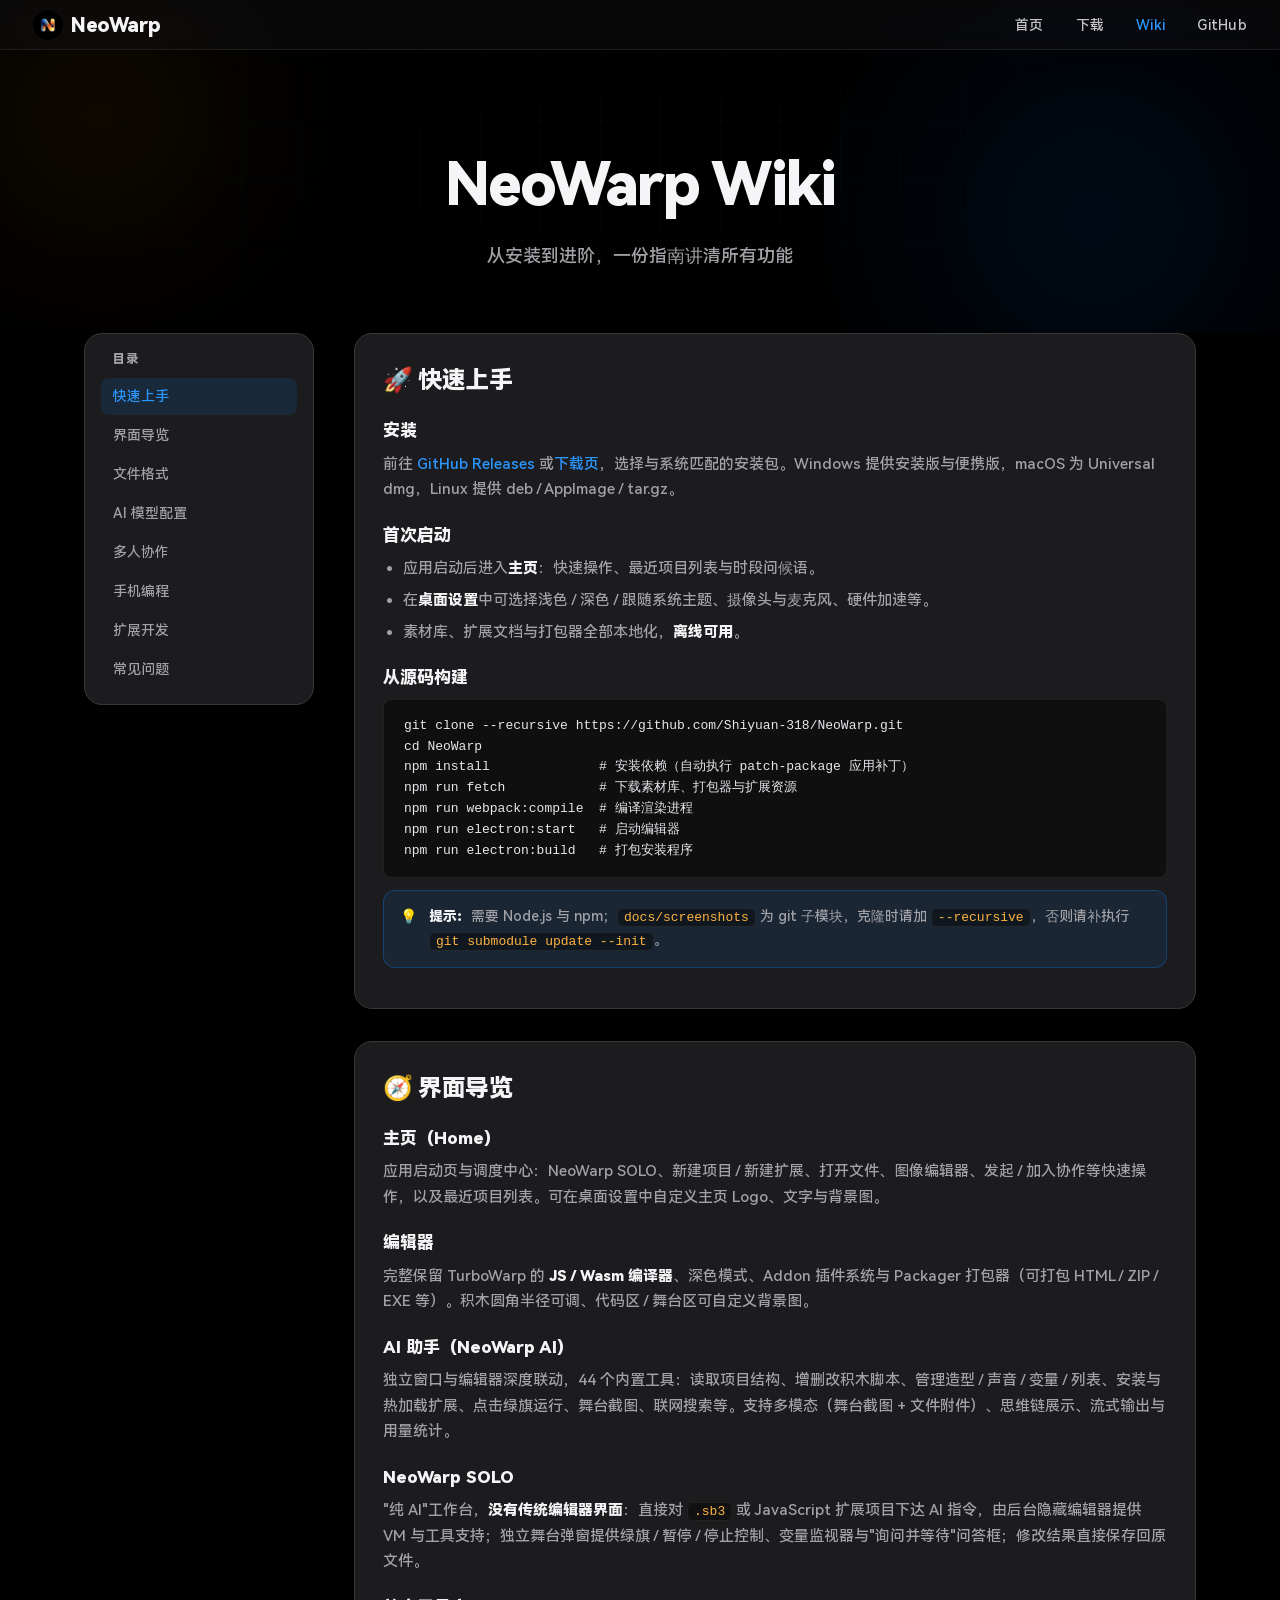
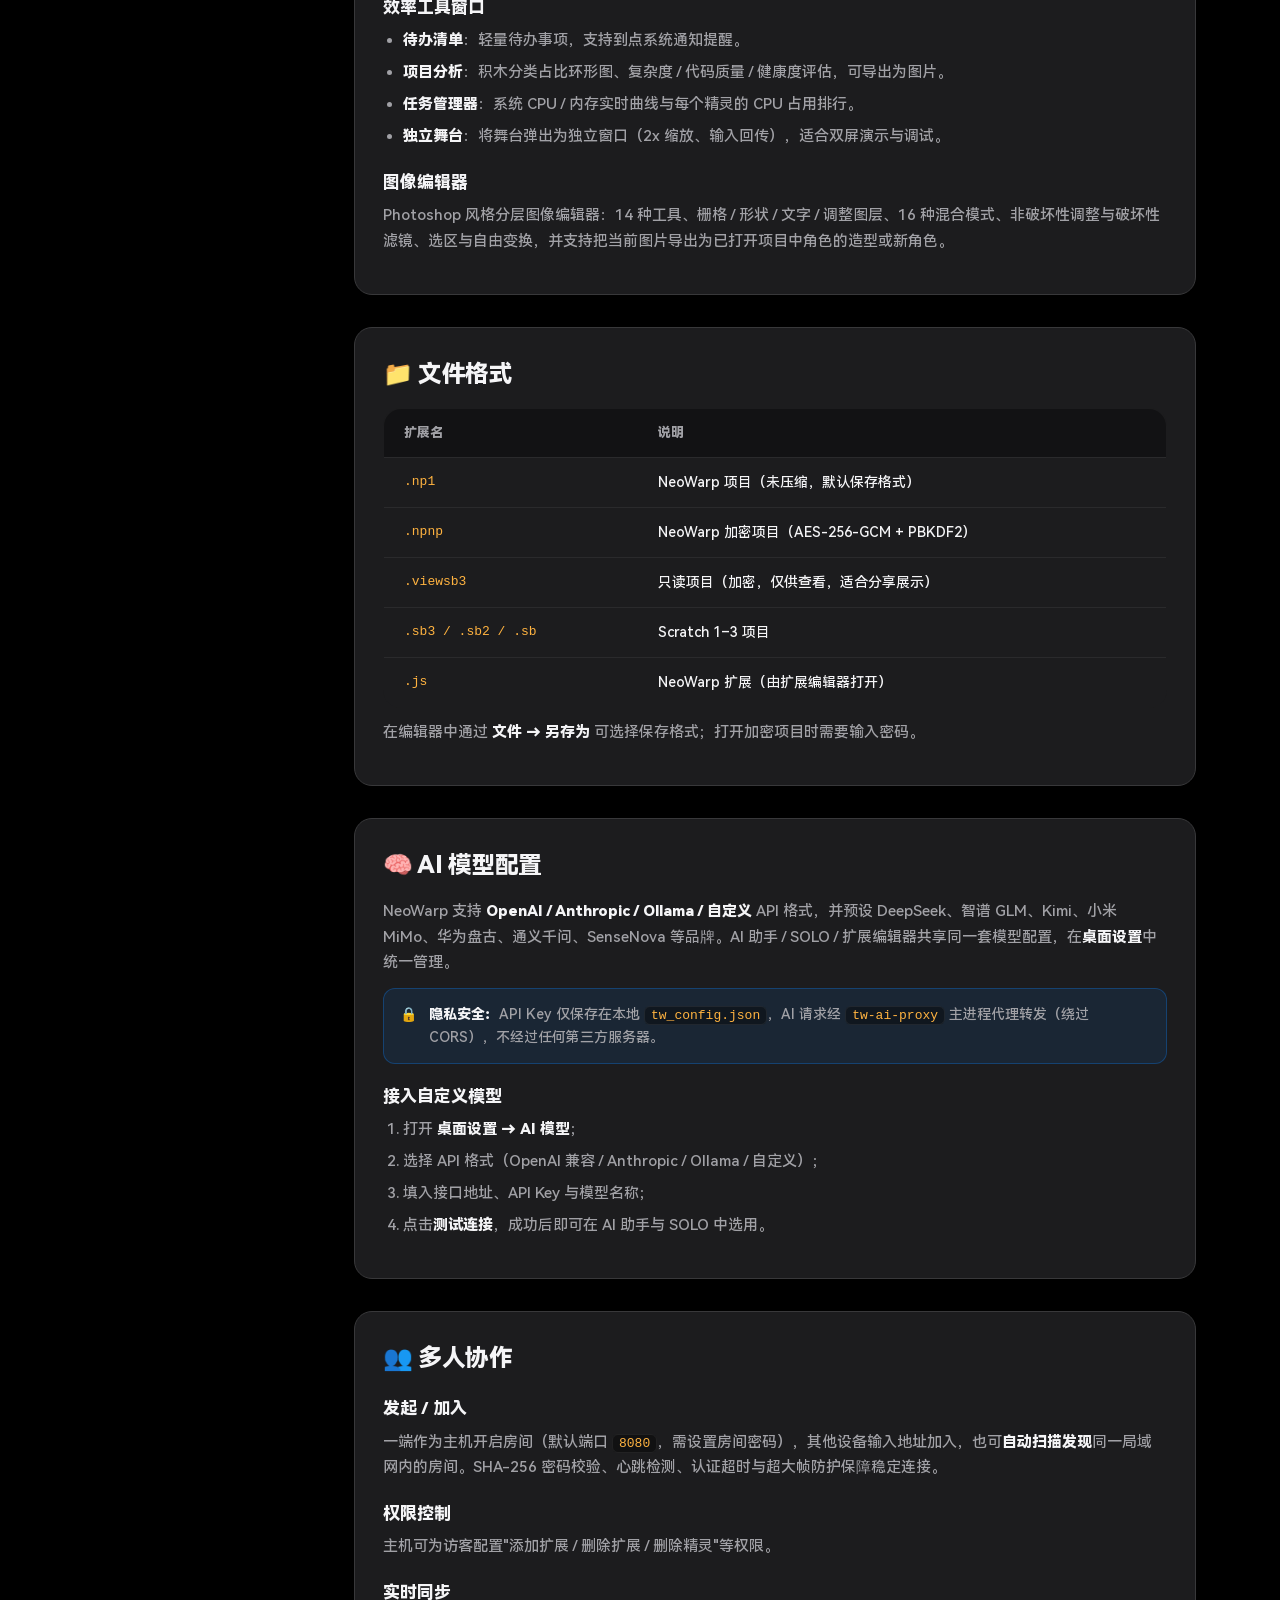
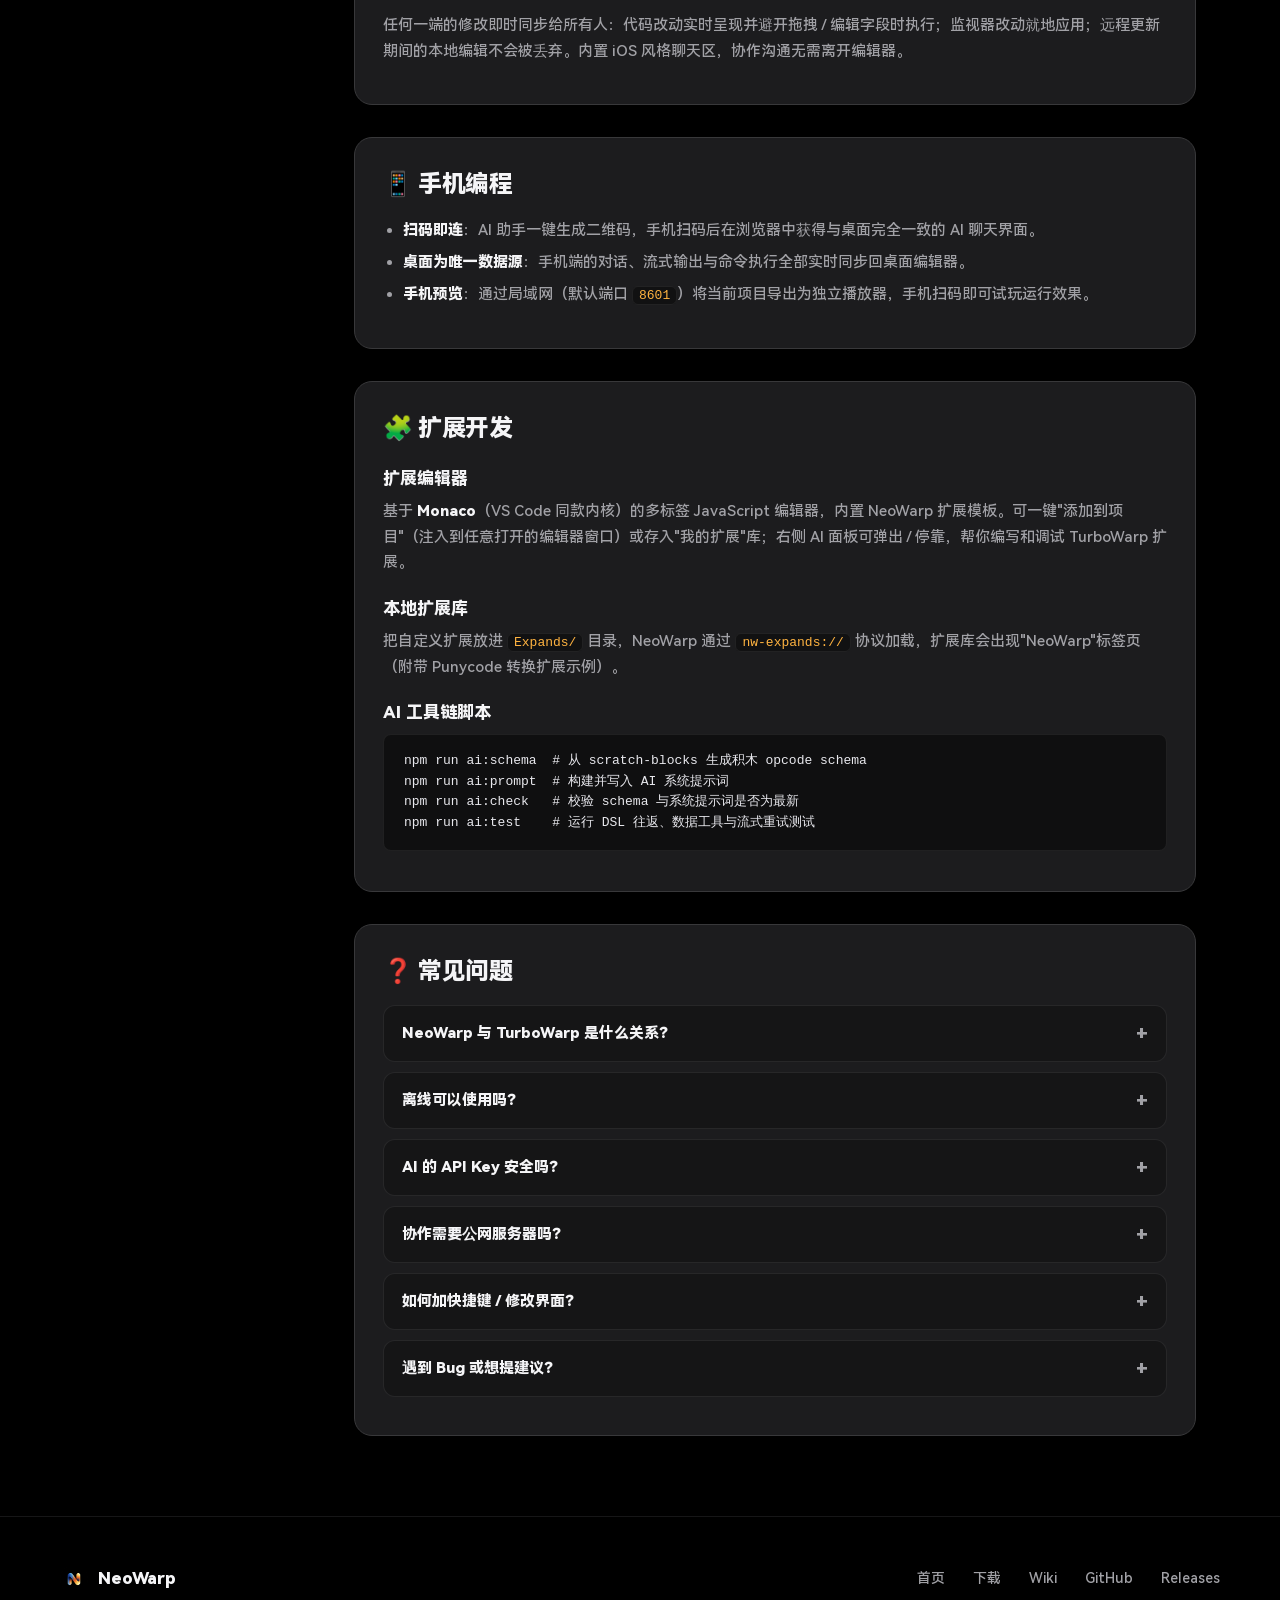
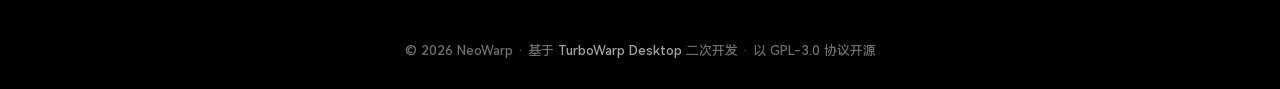
==== wiki.html @ 1e34c9e8 "Add NeoWarp website source (static pages)" ====
<!DOCTYPE html>
<html lang="zh-CN">
<head>
    <meta charset="UTF-8">
    <meta name="viewport" content="width=device-width, initial-scale=1.0">
    <title>Wiki - NeoWarp</title>
    <meta name="description" content="NeoWarp Wiki：快速上手、界面导览、文件格式、AI 模型配置、多人协作、手机编程与扩展开发指南。">
    <link rel="icon" type="image/png" href="assets/Logo.png">
    <link rel="stylesheet" href="css/style.css?v=20261025b">
    <link rel="preconnect" href="https://fonts.googleapis.com">
    <link rel="preconnect" href="https://fonts.gstatic.com" crossorigin>
    <link href="https://fonts.googleapis.com/css2?family=Inter:wght@300;400;500;600;700&display=swap" rel="stylesheet">
</head>
<body>
    <!-- Navigation -->
    <nav class="nav">
        <div class="nav-container">
            <a href="index.html" class="nav-logo"><img src="assets/Logo.png" alt="NeoWarp Logo" class="nav-logo-img"><span>NeoWarp</span></a>
            <ul class="nav-links">
                <li><a href="index.html">首页</a></li>
                <li><a href="download.html">下载</a></li>
                <li><a href="wiki.html">Wiki</a></li>
                <li><a href="https://github.com/Shiyuan-318/NeoWarp" target="_blank" rel="noopener">GitHub</a></li>
            </ul>
            <button class="nav-toggle" aria-label="菜单" aria-expanded="false">
                <span></span>
                <span></span>
                <span></span>
            </button>
            <div class="nav-page-title" id="navPageTitle">Wiki</div>
        </div>
    </nav>

    <!-- Hero -->
    <section class="page-hero">
        <div class="hero-bg-grid"></div>
        <div class="hero-orb hero-orb-1"></div>
        <div class="hero-orb hero-orb-2"></div>
        <h1 class="wiki-hero-title">NeoWarp Wiki</h1>
        <p class="page-hero-sub">从安装到进阶，一份指南讲清所有功能</p>
    </section>

    <!-- 正文 -->
    <div class="wiki-layout">
        <!-- 侧边目录 -->
        <aside class="wiki-toc">
            <div class="toc-title">目录</div>
            <a href="#get-started">快速上手</a>
            <a href="#tour">界面导览</a>
            <a href="#formats">文件格式</a>
            <a href="#ai-models">AI 模型配置</a>
            <a href="#collab">多人协作</a>
            <a href="#mobile">手机编程</a>
            <a href="#extensions">扩展开发</a>
            <a href="#faq">常见问题</a>
        </aside>

        <main class="wiki-content">
            <!-- 快速上手 -->
            <section class="wiki-card" id="get-started" data-animate>
                <h2>🚀 快速上手</h2>
                <h3>安装</h3>
                <p>前往 <a href="https://github.com/Shiyuan-318/NeoWarp/releases" target="_blank" rel="noopener">GitHub Releases</a> 或<a href="download.html">下载页</a>，选择与系统匹配的安装包。Windows 提供安装版与便携版，macOS 为 Universal dmg，Linux 提供 deb / AppImage / tar.gz。</p>
                <h3>首次启动</h3>
                <ul>
                    <li>应用启动后进入<strong>主页</strong>：快速操作、最近项目列表与时段问候语。</li>
                    <li>在<strong>桌面设置</strong>中可选择浅色 / 深色 / 跟随系统主题、摄像头与麦克风、硬件加速等。</li>
                    <li>素材库、扩展文档与打包器全部本地化，<strong>离线可用</strong>。</li>
                </ul>
                <h3>从源码构建</h3>
                <pre><code>git clone --recursive https://github.com/Shiyuan-318/NeoWarp.git
cd NeoWarp
npm install              # 安装依赖（自动执行 patch-package 应用补丁）
npm run fetch            # 下载素材库、打包器与扩展资源
npm run webpack:compile  # 编译渲染进程
npm run electron:start   # 启动编辑器
npm run electron:build   # 打包安装程序</code></pre>
                <div class="wiki-callout">💡 <span><strong>提示：</strong>需要 Node.js 与 npm；<code>docs/screenshots</code> 为 git 子模块，克隆时请加 <code>--recursive</code>，否则请补执行 <code>git submodule update --init</code>。</span></div>
            </section>

            <!-- 界面导览 -->
            <section class="wiki-card" id="tour" data-animate>
                <h2>🧭 界面导览</h2>
                <h3>主页（Home）</h3>
                <p>应用启动页与调度中心：NeoWarp SOLO、新建项目 / 新建扩展、打开文件、图像编辑器、发起 / 加入协作等快速操作，以及最近项目列表。可在桌面设置中自定义主页 Logo、文字与背景图。</p>
                <h3>编辑器</h3>
                <p>完整保留 TurboWarp 的 <strong>JS / Wasm 编译器</strong>、深色模式、Addon 插件系统与 Packager 打包器（可打包 HTML / ZIP / EXE 等）。积木圆角半径可调、代码区 / 舞台区可自定义背景图。</p>
                <h3>AI 助手（NeoWarp AI）</h3>
                <p>独立窗口与编辑器深度联动，44 个内置工具：读取项目结构、增删改积木脚本、管理造型 / 声音 / 变量 / 列表、安装与热加载扩展、点击绿旗运行、舞台截图、联网搜索等。支持多模态（舞台截图 + 文件附件）、思维链展示、流式输出与用量统计。</p>
                <h3>NeoWarp SOLO</h3>
                <p>"纯 AI"工作台，<strong>没有传统编辑器界面</strong>：直接对 <code>.sb3</code> 或 JavaScript 扩展项目下达 AI 指令，由后台隐藏编辑器提供 VM 与工具支持；独立舞台弹窗提供绿旗 / 暂停 / 停止控制、变量监视器与"询问并等待"问答框；修改结果直接保存回原文件。</p>
                <h3>效率工具窗口</h3>
                <ul>
                    <li><strong>待办清单</strong>：轻量待办事项，支持到点系统通知提醒。</li>
                    <li><strong>项目分析</strong>：积木分类占比环形图、复杂度 / 代码质量 / 健康度评估，可导出为图片。</li>
                    <li><strong>任务管理器</strong>：系统 CPU / 内存实时曲线与每个精灵的 CPU 占用排行。</li>
                    <li><strong>独立舞台</strong>：将舞台弹出为独立窗口（2x 缩放、输入回传），适合双屏演示与调试。</li>
                </ul>
                <h3>图像编辑器</h3>
                <p>Photoshop 风格分层图像编辑器：14 种工具、栅格 / 形状 / 文字 / 调整图层、16 种混合模式、非破坏性调整与破坏性滤镜、选区与自由变换，并支持把当前图片导出为已打开项目中角色的造型或新角色。</p>
            </section>

            <!-- 文件格式 -->
            <section class="wiki-card" id="formats" data-animate>
                <h2>📁 文件格式</h2>
                <table class="format-table">
                    <thead>
                        <tr><th>扩展名</th><th>说明</th></tr>
                    </thead>
                    <tbody>
                        <tr><td>.np1</td><td>NeoWarp 项目（未压缩，默认保存格式）</td></tr>
                        <tr><td>.npnp</td><td>NeoWarp 加密项目（AES-256-GCM + PBKDF2）</td></tr>
                        <tr><td>.viewsb3</td><td>只读项目（加密，仅供查看，适合分享展示）</td></tr>
                        <tr><td>.sb3 / .sb2 / .sb</td><td>Scratch 1–3 项目</td></tr>
                        <tr><td>.js</td><td>NeoWarp 扩展（由扩展编辑器打开）</td></tr>
                    </tbody>
                </table>
                <p style="margin-top:0.75rem;">在编辑器中通过 <strong>文件 → 另存为</strong> 可选择保存格式；打开加密项目时需要输入密码。</p>
            </section>

            <!-- AI 模型配置 -->
            <section class="wiki-card" id="ai-models" data-animate>
                <h2>🧠 AI 模型配置</h2>
                <p>NeoWarp 支持 <strong>OpenAI / Anthropic / Ollama / 自定义</strong> API 格式，并预设 DeepSeek、智谱 GLM、Kimi、小米 MiMo、华为盘古、通义千问、SenseNova 等品牌。AI 助手 / SOLO / 扩展编辑器共享同一套模型配置，在<strong>桌面设置</strong>中统一管理。</p>
                <div class="wiki-callout">🔒 <span><strong>隐私安全：</strong>API Key 仅保存在本地 <code>tw_config.json</code>，AI 请求经 <code>tw-ai-proxy</code> 主进程代理转发（绕过 CORS），不经过任何第三方服务器。</span></div>
                <h3>接入自定义模型</h3>
                <ol>
                    <li>打开 <strong>桌面设置 → AI 模型</strong>；</li>
                    <li>选择 API 格式（OpenAI 兼容 / Anthropic / Ollama / 自定义）；</li>
                    <li>填入接口地址、API Key 与模型名称；</li>
                    <li>点击<strong>测试连接</strong>，成功后即可在 AI 助手与 SOLO 中选用。</li>
                </ol>
            </section>

            <!-- 多人协作 -->
            <section class="wiki-card" id="collab" data-animate>
                <h2>👥 多人协作</h2>
                <h3>发起 / 加入</h3>
                <p>一端作为主机开启房间（默认端口 <code>8080</code>，需设置房间密码），其他设备输入地址加入，也可<strong>自动扫描发现</strong>同一局域网内的房间。SHA-256 密码校验、心跳检测、认证超时与超大帧防护保障稳定连接。</p>
                <h3>权限控制</h3>
                <p>主机可为访客配置"添加扩展 / 删除扩展 / 删除精灵"等权限。</p>
                <h3>实时同步</h3>
                <p>任何一端的修改即时同步给所有人：代码改动实时呈现并避开拖拽 / 编辑字段时执行；监视器改动就地应用；远程更新期间的本地编辑不会被丢弃。内置 iOS 风格聊天区，协作沟通无需离开编辑器。</p>
            </section>

            <!-- 手机编程 -->
            <section class="wiki-card" id="mobile" data-animate>
                <h2>📱 手机编程</h2>
                <ul>
                    <li><strong>扫码即连</strong>：AI 助手一键生成二维码，手机扫码后在浏览器中获得与桌面完全一致的 AI 聊天界面。</li>
                    <li><strong>桌面为唯一数据源</strong>：手机端的对话、流式输出与命令执行全部实时同步回桌面编辑器。</li>
                    <li><strong>手机预览</strong>：通过局域网（默认端口 <code>8601</code>）将当前项目导出为独立播放器，手机扫码即可试玩运行效果。</li>
                </ul>
            </section>

            <!-- 扩展开发 -->
            <section class="wiki-card" id="extensions" data-animate>
                <h2>🧩 扩展开发</h2>
                <h3>扩展编辑器</h3>
                <p>基于 <strong>Monaco</strong>（VS Code 同款内核）的多标签 JavaScript 编辑器，内置 NeoWarp 扩展模板。可一键"添加到项目"（注入到任意打开的编辑器窗口）或存入"我的扩展"库；右侧 AI 面板可弹出 / 停靠，帮你编写和调试 TurboWarp 扩展。</p>
                <h3>本地扩展库</h3>
                <p>把自定义扩展放进 <code>Expands/</code> 目录，NeoWarp 通过 <code>nw-expands://</code> 协议加载，扩展库会出现"NeoWarp"标签页（附带 Punycode 转换扩展示例）。</p>
                <h3>AI 工具链脚本</h3>
                <pre><code>npm run ai:schema  # 从 scratch-blocks 生成积木 opcode schema
npm run ai:prompt  # 构建并写入 AI 系统提示词
npm run ai:check   # 校验 schema 与系统提示词是否为最新
npm run ai:test    # 运行 DSL 往返、数据工具与流式重试测试</code></pre>
            </section>

            <!-- FAQ -->
            <section class="wiki-card" id="faq" data-animate>
                <h2>❓ 常见问题</h2>
                <details class="faq-item">
                    <summary>NeoWarp 与 TurboWarp 是什么关系？</summary>
                    <div class="faq-body">NeoWarp 基于 TurboWarp Desktop 二次开发，完整继承其 JS / Wasm 编译器、扩展生态、Addon 插件、Packager 与深色模式等能力，并在此之上增强了 AI 辅助创作、多人协作、工作流与视觉体验。请遵守上游的许可协议（GPL-3.0）。</div>
                </details>
                <details class="faq-item">
                    <summary>离线可以使用吗？</summary>
                    <div class="faq-body">可以。素材库（tw-library）、扩展文档、打包器与扩展画廊全部本地化内置，离线可用。仅 AI 联网搜索、更新检查等少数功能需要网络。</div>
                </details>
                <details class="faq-item">
                    <summary>AI 的 API Key 安全吗？</summary>
                    <div class="faq-body">API Key 仅保存在本地 <code>tw_config.json</code>，AI 请求经主进程 <code>tw-ai-proxy</code> 代理转发，密钥不出本机、不经过第三方服务器。</div>
                </details>
                <details class="faq-item">
                    <summary>协作需要公网服务器吗？</summary>
                    <div class="faq-body">不需要。协作由主机端直接开启房间（默认端口 8080），同一局域网内的设备可自动扫描发现；跨网段时需保证设备间网络可达。</div>
                </details>
                <details class="faq-item">
                    <summary>如何加快捷键 / 修改界面？</summary>
                    <div class="faq-body">在<strong>桌面设置</strong>中可调整主题、摄像头与麦克风、硬件加速、后台节流、绕过 CORS、拼写检查等；编辑器的积木圆角半径、代码区 / 舞台区背景图等视觉项也可在设置与 Addon 中自定义。</div>
                </details>
                <details class="faq-item">
                    <summary>遇到 Bug 或想提建议？</summary>
                    <div class="faq-body">欢迎在 <a href="https://github.com/Shiyuan-318/NeoWarp/issues" target="_blank" rel="noopener">GitHub Issues</a> 提交，或加入 QQ 交流群 <strong>517453896</strong> 与作者直接交流。</div>
                </details>
            </section>
        </main>
    </div>

    <!-- Footer -->
    <footer class="footer">
        <div class="footer-inner">
            <div class="footer-brand">
                <img src="assets/Logo.png" alt="NeoWarp Logo">
                <span>NeoWarp</span>
            </div>
            <div class="footer-links">
                <a href="index.html">首页</a>
                <a href="download.html">下载</a>
                <a href="wiki.html">Wiki</a>
                <a href="https://github.com/Shiyuan-318/NeoWarp" target="_blank" rel="noopener">GitHub</a>
                <a href="https://github.com/Shiyuan-318/NeoWarp/releases" target="_blank" rel="noopener">Releases</a>
            </div>
            <div class="footer-copy">
                © <span id="footerYear">2026</span> NeoWarp · 基于 <a href="https://github.com/TurboWarp/desktop" target="_blank" rel="noopener">TurboWarp Desktop</a> 二次开发 · 以 GPL-3.0 协议开源
            </div>
        </div>
    </footer>

    <script type="module" src="js/nav.js"></script>
    <script type="module" src="js/main.js"></script>
    <script type="module" src="js/wiki.js"></script>
</body>
</html>
---- css/style.css ----
/* ==========================================================================
   NeoWarp 官网样式
   导航栏完全复刻 SyServer 官网（液态玻璃：贴顶全宽条 ⇄ 悬浮胶囊形变）
   ========================================================================== */

/* 鸿蒙字体（官网自带，位于 font/ 目录） */
@font-face {
    font-family: 'HarmonyOS Sans SC';
    src: url('../font/HarmonyOS_Sans_SC_Medium.woff2') format('woff2'),
         url('../font/HarmonyOS_Sans_SC_Medium.ttf') format('truetype');
    font-weight: 300 500;
    font-style: normal;
    font-display: swap;
}

@font-face {
    font-family: 'HarmonyOS Sans SC';
    src: url('../font/HarmonyOS_Sans_SC_Black.woff2') format('woff2'),
         url('../font/HarmonyOS_Sans_SC_Black.ttf') format('truetype');
    font-weight: 600 900;
    font-style: normal;
    font-display: swap;
}

:root {
    /* Colors - Apple Style Dark */
    --color-primary: #0a84ff;
    --color-primary-hover: #409cff;
    --color-text: #f5f5f7;
    --color-text-secondary: #a1a1a6;
    --color-background: #000000;
    --color-background-secondary: #1c1c1e;
    --color-border: #38383a;
    --color-accent: #2997ff;

    /* NeoWarp 品牌色（取自 Logo：橙 / 蓝） */
    --nw-orange: #ff9f0a;
    --nw-orange-soft: #ffb340;
    --nw-blue: #0a84ff;

    /* Typography */
    --font-family: 'HarmonyOS Sans SC', 'HarmonyOS Sans', 'Inter', -apple-system, BlinkMacSystemFont, 'Segoe UI', Roboto, sans-serif;

    /* Spacing */
    --spacing-xs: 0.5rem;
    --spacing-sm: 1rem;
    --spacing-md: 1.5rem;
    --spacing-lg: 2rem;
    --spacing-xl: 3rem;
    --spacing-xxl: 5rem;

    /* Border Radius */
    --radius-sm: 8px;
    --radius-md: 12px;
    --radius-lg: 18px;
    --radius-xl: 28px;

    /* Transitions */
    --transition-fast: 0.2s ease;
    --transition-normal: 0.3s ease;
    --transition-slow: 0.5s ease;
}

/* Reset & Base */
* {
    margin: 0;
    padding: 0;
    box-sizing: border-box;
}

html {
    scroll-behavior: smooth;
}

body {
    font-family: var(--font-family);
    color: var(--color-text);
    background-color: var(--color-background);
    line-height: 1.5;
    -webkit-font-smoothing: antialiased;
    -moz-osx-font-smoothing: grayscale;
}

a {
    text-decoration: none;
    color: inherit;
}

::selection {
    background: rgba(10, 132, 255, 0.4);
    color: #ffffff;
}

ul {
    list-style: none;
}

img {
    max-width: 100%;
}

/* ==========================================================================
   Navigation - Liquid Glass（完全复刻 SyServer）
   顶部全宽直角条 → 滚动后形变为居中悬浮圆角胶囊
   ========================================================================== */
.nav {
    position: fixed;
    top: 0;
    left: 50%;
    transform: translateX(-50%);
    width: 100%;
    max-width: 100%;
    z-index: 1000;
    border-radius: 0;
    background: rgba(20, 20, 22, 0.42);
    border: 1px solid transparent;
    border-bottom-color: rgba(56, 56, 58, 0.45);
    box-shadow: none;
    transition:
        top 0.45s cubic-bezier(0.16, 1, 0.3, 1),
        width 0.45s cubic-bezier(0.16, 1, 0.3, 1),
        max-width 0.45s cubic-bezier(0.16, 1, 0.3, 1),
        border-radius 0.45s cubic-bezier(0.16, 1, 0.3, 1),
        background 0.45s cubic-bezier(0.16, 1, 0.3, 1),
        border-color 0.45s cubic-bezier(0.16, 1, 0.3, 1),
        box-shadow 0.45s cubic-bezier(0.16, 1, 0.3, 1);
    will-change: width, top;
}

/* 液态玻璃两层：i = 毛玻璃+折射，.lg-highlight = 方向性高光 */
.nav-glass {
    position: absolute;
    inset: 0;
    border-radius: inherit;
    overflow: hidden;
    pointer-events: none;
    z-index: 0;
}

.nav-glass i {
    position: absolute;
    inset: 0;
    display: block;
    backdrop-filter: blur(var(--lg-blur, 10px)) saturate(var(--lg-sat, 165%));
    -webkit-backdrop-filter: blur(var(--lg-blur, 10px)) saturate(var(--lg-sat, 165%));
}

.nav-glass .lg-highlight {
    position: absolute;
    inset: 0;
    display: block;
    background-repeat: no-repeat;
    background-size: 100% 100%;
    opacity: 0;
    transition: opacity 0.45s cubic-bezier(0.16, 1, 0.3, 1);
}

.nav.scrolled .nav-glass .lg-highlight {
    opacity: var(--lg-hl-opacity, 0.55);
}

@supports not ((backdrop-filter: blur(1px)) or (-webkit-backdrop-filter: blur(1px))) {
    .nav {
        background: rgba(20, 20, 22, 0.92);
    }
    .nav.scrolled {
        background: rgba(28, 28, 30, 0.92);
    }
}

/* Scrolled state: morph into the floating centered rounded pill */
.nav.scrolled {
    top: 16px;
    width: 960px;
    max-width: calc(100% - 32px);
    border-radius: 100px;
    background: rgba(28, 28, 30, 0.3);
    border-color: rgba(255, 255, 255, 0.06);
    box-shadow: 0 8px 32px rgba(0, 0, 0, 0.5);
}

.nav.nav-hidden {
    transform: translateX(-50%) translateY(-80px);
    opacity: 0;
    pointer-events: none;
}

.nav-container,
.nav-logo,
.nav-links a,
.nav-cta {
    color: #f5f5f7;
}

.nav-links a {
    opacity: 0.85;
}

.nav-links a:hover {
    opacity: 1;
}

.nav-container {
    position: relative;
    z-index: 2;
    max-width: none;
    margin: 0;
    padding: 0 32px;
    height: 48px;
    display: flex;
    align-items: center;
    justify-content: space-between;
    gap: 24px;
}

/* 导航栏中间页面标题（子页面滚过 hero 标题后出现） */
.nav-page-title {
    position: absolute;
    left: 0;
    right: 0;
    top: 50%;
    transform: translateY(-50%);
    text-align: center;
    font-size: 1rem;
    font-weight: 600;
    color: #f5f5f7;
    letter-spacing: -0.01em;
    opacity: 0;
    pointer-events: none;
    transition: opacity 0.3s ease;
    white-space: nowrap;
}

.nav.scrolled.show-page-title .nav-page-title {
    opacity: 1;
}

.nav-logo {
    font-size: 1.25rem;
    font-weight: 600;
    color: var(--color-text);
    letter-spacing: -0.02em;
    display: flex;
    align-items: center;
    gap: 0.5rem;
}

.nav-logo-img {
    height: 30px;
    width: 30px;
    border-radius: 50%;
}

.nav-links {
    display: flex;
    gap: 32px;
    margin-left: auto;
}

.nav-links a {
    font-size: 0.875rem;
    color: var(--color-text);
    opacity: 0.8;
    transition: var(--transition-fast);
    letter-spacing: 0.02em;
}

.nav-links a:hover {
    opacity: 1;
}

.nav-links a.nav-current {
    opacity: 1;
    color: var(--color-accent);
}

/* 汉堡菜单按钮（桌面端隐藏，移动端显示） */
.nav-toggle {
    display: none;
    flex-direction: column;
    justify-content: center;
    gap: 5px;
    width: 40px;
    height: 40px;
    margin-left: auto;
    padding: 0;
    background: transparent;
    border: none;
    cursor: pointer;
    position: relative;
    z-index: 3;
}

.nav-toggle span {
    display: block;
    width: 22px;
    height: 2px;
    margin: 0 auto;
    background: #f5f5f7;
    border-radius: 2px;
    transition: transform 0.35s cubic-bezier(0.16, 1, 0.3, 1),
                opacity 0.25s ease;
}

.nav-toggle:hover span {
    background: #ffffff;
}

.nav.menu-open .nav-toggle span:nth-child(1) {
    transform: translateY(7px) rotate(45deg);
}

.nav.menu-open .nav-toggle span:nth-child(2) {
    opacity: 0;
    transform: scaleX(0);
}

.nav.menu-open .nav-toggle span:nth-child(3) {
    transform: translateY(-7px) rotate(-45deg);
}

/* 移动端适配 */
@media (max-width: 768px) {
    .nav {
        left: 0;
        right: 0;
        transform: none;
        width: 100%;
        max-width: 100%;
        top: 0;
        border-radius: 0;
        background: rgba(20, 20, 22, 0.42);
        border: 1px solid transparent;
        border-bottom-color: rgba(56, 56, 58, 0.45);
        box-shadow: none;
    }

    .nav.scrolled {
        left: 12px;
        right: 12px;
        width: auto;
        max-width: none;
        top: 12px;
        border-radius: 100px;
        background: rgba(28, 28, 30, 0.3);
        border: 1px solid rgba(255, 255, 255, 0.06);
        box-shadow: 0 8px 32px rgba(0, 0, 0, 0.5);
    }

    .nav.nav-hidden {
        transform: translateY(-100%);
    }

    .nav-links {
        position: absolute;
        top: calc(100% + 10px);
        left: 0;
        right: 0;
        flex-direction: column;
        gap: 0;
        padding: 8px;
        background: rgba(28, 28, 30, 0.32);
        border: 1px solid rgba(255, 255, 255, 0.08);
        border-radius: 18px;
        box-shadow: 0 16px 48px rgba(0, 0, 0, 0.55);
        display: none;
        opacity: 0;
        transform: translateY(-10px) scale(0.97);
        transform-origin: top right;
        pointer-events: none;
        transition: opacity 0.4s cubic-bezier(0.16, 1, 0.3, 1),
                    transform 0.5s cubic-bezier(0.16, 1, 0.3, 1);
        margin-left: 0;
        z-index: 10;
    }

    .nav-links::before,
    .nav-links::after {
        content: '';
        position: absolute;
        inset: 0;
        border-radius: inherit;
        pointer-events: none;
        z-index: -1;
    }

    .nav-links::before {
        backdrop-filter: var(--lg-menu-bf, blur(24px) saturate(175%));
        -webkit-backdrop-filter: var(--lg-menu-bf, blur(24px) saturate(175%));
    }

    .nav-links::after {
        background-image: var(--lg-menu-hl, none);
        background-repeat: no-repeat;
        background-size: 100% 100%;
        opacity: var(--lg-menu-hl-opacity, 0.5);
    }

    .nav-toggle {
        display: flex;
    }

    .nav.menu-open .nav-links {
        display: flex;
        pointer-events: auto;
    }

    .nav.menu-open .nav-links.is-shown {
        opacity: 1;
        transform: translateY(0) scale(1);
    }

    .nav.menu-open .nav-links li {
        width: 100%;
        opacity: 0;
        transform: translateY(-4px);
        transition: opacity 0.35s ease, transform 0.35s cubic-bezier(0.16, 1, 0.3, 1);
    }

    .nav.menu-open .nav-links.is-shown li:nth-child(1) { opacity: 1; transform: translateY(0); transition-delay: 0.08s; }
    .nav.menu-open .nav-links.is-shown li:nth-child(2) { opacity: 1; transform: translateY(0); transition-delay: 0.13s; }
    .nav.menu-open .nav-links.is-shown li:nth-child(3) { opacity: 1; transform: translateY(0); transition-delay: 0.18s; }
    .nav.menu-open .nav-links.is-shown li:nth-child(4) { opacity: 1; transform: translateY(0); transition-delay: 0.23s; }
    .nav.menu-open .nav-links.is-shown li:nth-child(5) { opacity: 1; transform: translateY(0); transition-delay: 0.28s; }

    .nav.menu-open .nav-links a {
        display: block;
        padding: 12px 16px;
        font-size: 0.9375rem;
        border-radius: 10px;
        opacity: 0.9;
        transition: background 0.2s ease, opacity 0.2s ease;
    }

    .nav.menu-open .nav-links a:hover,
    .nav.menu-open .nav-links a.nav-current {
        background: rgba(255, 255, 255, 0.08);
        opacity: 1;
    }

    .nav-page-title {
        display: none;
    }
}

/* ==========================================================================
   Buttons（同 SyServer）
   ========================================================================== */
.btn {
    display: inline-flex;
    align-items: center;
    justify-content: center;
    gap: 0.5rem;
    padding: 0.75rem 1.75rem;
    font-size: 1rem;
    font-weight: 600;
    border-radius: 980px;
    transition: all 0.3s cubic-bezier(0.4, 0, 0.2, 1);
    cursor: pointer;
    border: none;
    letter-spacing: -0.01em;
    font-family: inherit;
}

.btn-primary {
    background: linear-gradient(135deg, #0a84ff 0%, #0062c4 100%);
    color: white;
    box-shadow: 0 4px 16px rgba(10, 132, 255, 0.35), inset 0 1px 0 rgba(255, 255, 255, 0.15);
}

.btn-primary:hover {
    background: linear-gradient(135deg, #409cff 0%, #0077ed 100%);
    box-shadow: 0 8px 24px rgba(10, 132, 255, 0.45), inset 0 1px 0 rgba(255, 255, 255, 0.15);
    transform: translateY(-1px);
}

.btn-primary:active {
    transform: translateY(0) scale(0.97);
}

.btn-secondary {
    background: rgba(10, 132, 255, 0.15);
    color: var(--color-primary);
    border: 1px solid rgba(10, 132, 255, 0.3);
}

.btn-secondary:hover {
    background: rgba(10, 132, 255, 0.25);
    border-color: rgba(10, 132, 255, 0.4);
    transform: translateY(-1px);
}

.btn-large {
    padding: 1rem 2.5rem;
    font-size: 1.125rem;
}

/* ==========================================================================
   Hero
   ========================================================================== */
.hero {
    position: relative;
    min-height: 100vh;
    display: flex;
    flex-direction: column;
    align-items: center;
    justify-content: center;
    overflow: hidden;
    padding: 96px 24px 48px;
}

.hero-bg-grid {
    position: absolute;
    inset: 0;
    background-image:
        linear-gradient(rgba(10, 132, 255, 0.05) 1px, transparent 1px),
        linear-gradient(90deg, rgba(10, 132, 255, 0.05) 1px, transparent 1px);
    background-size: 60px 60px;
    mask-image: radial-gradient(ellipse at center, #000 0%, transparent 70%);
    -webkit-mask-image: radial-gradient(ellipse at center, #000 0%, transparent 70%);
    z-index: 0;
    pointer-events: none;
}

.hero-orb {
    position: absolute;
    border-radius: 50%;
    filter: blur(80px);
    opacity: 0.35;
    z-index: 0;
    pointer-events: none;
    animation: orbFloat 12s ease-in-out infinite;
}

.hero-orb-1 {
    width: 500px; height: 500px;
    background: radial-gradient(circle, rgba(0, 113, 227, 0.4) 0%, transparent 70%);
    top: -10%; right: -5%;
    animation-delay: 0s;
}

.hero-orb-2 {
    width: 400px; height: 400px;
    background: radial-gradient(circle, rgba(255, 159, 10, 0.28) 0%, transparent 70%);
    bottom: 5%; left: -8%;
    animation-delay: -4s;
}

.hero-orb-3 {
    width: 300px; height: 300px;
    background: radial-gradient(circle, rgba(41, 151, 255, 0.3) 0%, transparent 70%);
    top: 40%; left: 50%;
    animation-delay: -8s;
}

@keyframes orbFloat {
    0%, 100% { transform: translate(0, 0) scale(1); }
    33% { transform: translate(30px, -20px) scale(1.05); }
    66% { transform: translate(-20px, 15px) scale(0.95); }
}

.hero-content {
    max-width: 760px;
    z-index: 2;
    display: flex;
    flex-direction: column;
    align-items: center;
    text-align: center;
    gap: 1.5rem;
}

.hero-logo {
    width: 120px;
    height: 120px;
    border-radius: 28px;
    box-shadow: 0 24px 64px rgba(0, 0, 0, 0.6), 0 0 0 1px rgba(255, 255, 255, 0.08);
    animation: heroLogoFloat 6s ease-in-out infinite;
}

@keyframes heroLogoFloat {
    0%, 100% { transform: translateY(0); }
    50% { transform: translateY(-10px); }
}

.hero-title {
    font-size: clamp(3.5rem, 10vw, 6rem);
    font-weight: 700;
    letter-spacing: -0.05em;
    line-height: 1;
    background: linear-gradient(135deg, #f5f5f7 30%, #a1a1a6 100%);
    -webkit-background-clip: text;
    background-clip: text;
    -webkit-text-fill-color: transparent;
}

.hero-tagline {
    font-size: clamp(1.125rem, 2.5vw, 1.375rem);
    color: var(--color-text-secondary);
    max-width: 620px;
    line-height: 1.6;
}

.hero-tagline strong {
    color: var(--color-text);
    font-weight: 600;
}

.hero-actions {
    display: flex;
    gap: 1rem;
    flex-wrap: wrap;
    justify-content: center;
    margin-top: 0.5rem;
}

.hero-badges {
    display: flex;
    gap: 0.625rem;
    flex-wrap: wrap;
    justify-content: center;
    margin-top: 0.75rem;
}

.hero-badge {
    font-size: 0.8125rem;
    color: var(--color-text-secondary);
    background: rgba(28, 28, 30, 0.6);
    border: 1px solid var(--color-border);
    padding: 0.375rem 0.875rem;
    border-radius: 980px;
    backdrop-filter: blur(10px);
    -webkit-backdrop-filter: blur(10px);
}

/* ==========================================================================
   Sections 通用
   ========================================================================== */
.section-header {
    text-align: center;
    margin-bottom: var(--spacing-xl);
}

.section-title {
    font-size: clamp(2rem, 5vw, 2.75rem);
    font-weight: 700;
    letter-spacing: -0.03em;
    margin-bottom: 0.5rem;
}

.section-subtitle {
    font-size: 1.125rem;
    color: var(--color-text-secondary);
}

/* Stats */
.stats {
    padding: var(--spacing-xl) 24px;
    border-top: 1px solid rgba(56, 56, 58, 0.4);
    border-bottom: 1px solid rgba(56, 56, 58, 0.4);
    background: rgba(28, 28, 30, 0.3);
}

.stats-container {
    max-width: 960px;
    margin: 0 auto;
    display: flex;
    align-items: center;
    justify-content: space-around;
    gap: 1rem;
    flex-wrap: wrap;
}

.stat-card {
    display: flex;
    flex-direction: column;
    align-items: center;
    gap: 0.25rem;
    min-width: 140px;
}

.stat-number {
    font-size: clamp(1.75rem, 4vw, 2.5rem);
    font-weight: 700;
    letter-spacing: -0.03em;
    background: linear-gradient(135deg, #409cff, #0a84ff);
    -webkit-background-clip: text;
    background-clip: text;
    -webkit-text-fill-color: transparent;
}

.stat-label {
    font-size: 0.9375rem;
    color: var(--color-text-secondary);
}

.stat-divider {
    width: 1px;
    height: 48px;
    background: var(--color-border);
}

@media (max-width: 640px) {
    .stat-divider { display: none; }
}

/* Features */
.features {
    padding: var(--spacing-xxl) 24px;
    max-width: 1160px;
    margin: 0 auto;
}

.features-grid {
    display: grid;
    grid-template-columns: repeat(3, 1fr);
    gap: 1.25rem;
}

@media (max-width: 900px) {
    .features-grid { grid-template-columns: repeat(2, 1fr); }
}

@media (max-width: 600px) {
    .features-grid { grid-template-columns: 1fr; }
}

.feature-card {
    background: var(--color-background-secondary);
    border: 1px solid var(--color-border);
    border-radius: var(--radius-lg);
    padding: 1.75rem;
    display: flex;
    flex-direction: column;
    gap: 0.75rem;
    transition: transform 0.4s cubic-bezier(0.16, 1, 0.3, 1),
                border-color 0.3s ease,
                box-shadow 0.4s ease;
}

.feature-card:hover {
    transform: translateY(-4px);
    border-color: rgba(10, 132, 255, 0.5);
    box-shadow: 0 16px 48px rgba(0, 0, 0, 0.45);
}

.feature-icon {
    width: 48px;
    height: 48px;
    border-radius: 14px;
    display: flex;
    align-items: center;
    justify-content: center;
    font-size: 1.5rem;
    background: linear-gradient(135deg, rgba(10, 132, 255, 0.2), rgba(255, 159, 10, 0.15));
    border: 1px solid rgba(255, 255, 255, 0.08);
}

.feature-title {
    font-size: 1.25rem;
    font-weight: 600;
    letter-spacing: -0.02em;
}

.feature-description {
    font-size: 0.9375rem;
    color: var(--color-text-secondary);
    line-height: 1.65;
}

/* ==========================================================================
   UI 演示区
   ========================================================================== */
.demo-section {
    padding: var(--spacing-xxl) 24px;
    background:
        radial-gradient(ellipse 80% 50% at 50% 0%, rgba(10, 132, 255, 0.07), transparent),
        var(--color-background);
    border-top: 1px solid rgba(56, 56, 58, 0.4);
}

.demo-section-inner {
    max-width: 1160px;
    margin: 0 auto;
}

.demo-hint {
    text-align: center;
    color: var(--color-text-secondary);
    font-size: 0.9375rem;
    margin-top: -1.5rem;
    margin-bottom: 2rem;
}

.demo-grid {
    display: grid;
    grid-template-columns: 1fr 1fr;
    gap: 2rem;
    align-items: start;
}

@media (max-width: 1024px) {
    .demo-grid { grid-template-columns: 1fr; }
}

/* —— 通用“应用窗口”外框（模拟 Electron 窗口） —— */
.app-window {
    background: rgba(24, 24, 27, 0.92);
    border: 1px solid rgba(255, 255, 255, 0.09);
    border-radius: 14px;
    overflow: hidden;
    box-shadow: 0 32px 80px rgba(0, 0, 0, 0.6), 0 4px 16px rgba(0, 0, 0, 0.4);
    backdrop-filter: blur(24px) saturate(160%);
    -webkit-backdrop-filter: blur(24px) saturate(160%);
    transition: transform 0.5s cubic-bezier(0.16, 1, 0.3, 1), box-shadow 0.5s ease;
}

.app-window:hover {
    transform: translateY(-3px);
    box-shadow: 0 40px 96px rgba(0, 0, 0, 0.7), 0 6px 20px rgba(0, 0, 0, 0.45);
}

.app-titlebar {
    display: flex;
    align-items: center;
    height: 40px;
    padding: 0 14px;
    background: rgba(28, 28, 30, 0.85);
    border-bottom: 1px solid rgba(255, 255, 255, 0.07);
    position: relative;
    user-select: none;
    flex-shrink: 0;
}

.traffic-lights {
    display: flex;
    gap: 8px;
}

.traffic-lights span {
    width: 12px;
    height: 12px;
    border-radius: 50%;
    display: block;
}

.traffic-lights .tl-close { background: #ff5f57; }
.traffic-lights .tl-min { background: #febc2e; }
.traffic-lights .tl-max { background: #28c840; }

.app-titlebar .app-title {
    position: absolute;
    left: 50%;
    transform: translateX(-50%);
    font-size: 0.8125rem;
    font-weight: 600;
    color: var(--color-text-secondary);
    letter-spacing: 0.01em;
    white-space: nowrap;
}

/* 浅色应用窗口（实际应用默认浅色主题） */
.app-window.solo-light {
    background: #f2f2f7;
    border-color: rgba(0, 0, 0, 0.08);
}

.app-window.solo-light .app-titlebar {
    background: #e8e8ed;
    border-bottom: 1px solid rgba(0, 0, 0, 0.08);
}

.app-window.solo-light .app-title {
    color: #6e6e73;
}

/* ==========================================================================
   NeoWarp SOLO 演示（对齐实际 AI 助手 / SOLO 窗口：悬浮玻璃侧栏 + 顶栏 + 输入坞）
   ========================================================================== */
.solo-body {
    position: relative;
    height: 480px;
    background: #f2f2f7;
    overflow: hidden;
}

@media (max-width: 560px) {
    .solo-body { height: 430px; }
    .nso-sidebar { display: none; }
}

/* 悬浮侧栏（液态玻璃） */
.nso-sidebar {
    position: absolute;
    left: 10px;
    top: 10px;
    bottom: 10px;
    width: 178px;
    border-radius: 16px;
    background: rgba(255, 255, 255, 0.72);
    backdrop-filter: saturate(180%) blur(20px);
    -webkit-backdrop-filter: saturate(180%) blur(20px);
    border: 0.5px solid rgba(0, 0, 0, 0.08);
    box-shadow: 0 8px 28px rgba(0, 0, 0, 0.12);
    display: flex;
    flex-direction: column;
    padding: 10px;
    gap: 8px;
    z-index: 4;
    overflow: hidden;
}

.nso-sidebar-header {
    display: flex;
    align-items: center;
    justify-content: space-between;
    padding: 2px 4px;
}

.nso-sidebar-title {
    font-weight: 700;
    font-size: 14px;
    color: #1c1c1e;
    letter-spacing: -0.3px;
}

.nso-new-chat {
    width: 30px;
    height: 30px;
    border-radius: 50%;
    border: none;
    background: #f2f2f7;
    color: #007aff;
    cursor: pointer;
    display: flex;
    align-items: center;
    justify-content: center;
    transition: all 0.22s cubic-bezier(0.32, 0.72, 0, 1);
}

.nso-new-chat:hover { background: #e5e5ea; transform: scale(1.05); }
.nso-new-chat svg { width: 14px; height: 14px; }

/* 侧栏中的“待办联动”步骤卡片 */
.nso-sidebar-todo {
    display: flex;
    flex-direction: column;
    gap: 5px;
}

.nso-side-step {
    display: flex;
    align-items: center;
    gap: 7px;
    font-size: 11px;
    color: #6b7280;
    background: rgba(0, 122, 255, 0.07);
    border: 0.5px solid rgba(0, 122, 255, 0.16);
    border-radius: 10px;
    padding: 7px 9px;
    animation: nsoIn 0.35s cubic-bezier(0.16, 1, 0.3, 1);
}

@keyframes nsoIn {
    from { opacity: 0; transform: translateY(6px); }
    to { opacity: 1; transform: translateY(0); }
}

.nso-side-step .step-icon {
    width: 14px;
    height: 14px;
    border-radius: 50%;
    border: 1.5px solid #d1d5db;
    flex-shrink: 0;
    display: flex;
    align-items: center;
    justify-content: center;
    font-size: 9px;
    transition: all 0.25s ease;
}

.nso-side-step.running { color: #1c1c1e; border-color: rgba(0, 122, 255, 0.4); }
.nso-side-step.running .step-icon { border-color: #007aff; }
.nso-side-step.running .step-icon::after {
    content: '';
    width: 5px; height: 5px;
    border-radius: 50%;
    background: #007aff;
    animation: pulse 0.9s ease-in-out infinite;
}

.nso-side-step.done { color: #1c1c1e; }
.nso-side-step.done .step-icon {
    border-color: #34c759;
    background: #34c759;
}
.nso-side-step.done .step-icon::after {
    content: '';
    width: 4px; height: 7px;
    border: solid #fff;
    border-width: 0 1.5px 1.5px 0;
    transform: rotate(45deg) translateY(-1px);
}

.nso-chat-list {
    flex: 1;
    overflow-y: auto;
    display: flex;
    flex-direction: column;
    gap: 2px;
    scrollbar-width: thin;
}

.nso-chat-item {
    font-size: 12.5px;
    color: #6b7280;
    padding: 8px 10px;
    border-radius: 9px;
    cursor: pointer;
    white-space: nowrap;
    overflow: hidden;
    text-overflow: ellipsis;
    transition: all 0.2s ease;
}

.nso-chat-item:hover { background: #e9e9ee; color: #1c1c1e; }
.nso-chat-item.active { background: rgba(0, 122, 255, 0.1); color: #007aff; font-weight: 600; }

/* 舞台缩略图（SOLO 侧栏底部） */
.nso-stage-preview {
    flex-shrink: 0;
    border-radius: 12px;
    border: 0.5px solid rgba(0, 0, 0, 0.08);
    background: #fff;
    overflow: hidden;
    cursor: pointer;
    box-shadow: 0 2px 10px rgba(0, 0, 0, 0.08);
    transition: all 0.22s cubic-bezier(0.32, 0.72, 0, 1);
}

.nso-stage-preview:hover {
    border-color: rgba(0, 122, 255, 0.45);
    transform: translateY(-1px);
    box-shadow: 0 6px 18px rgba(0, 0, 0, 0.14);
}

.nso-stage-preview-body {
    height: 62px;
    background: linear-gradient(160deg, #fdfdfd, #eef1f6);
    position: relative;
    overflow: hidden;
}

.nso-stage-preview-label {
    display: flex;
    align-items: center;
    gap: 6px;
    padding: 6px 10px;
    font-size: 11px;
    font-weight: 600;
    color: #6b7280;
    border-top: 0.5px solid rgba(0, 0, 0, 0.06);
}

.nso-stage-preview-label .stage-icon { width: 13px; height: 13px; }

.nso-stage-live {
    margin-left: auto;
    display: inline-flex;
    align-items: center;
    gap: 4px;
    color: #ff3b30;
    font-size: 9.5px;
    font-weight: 700;
    letter-spacing: 0.05em;
}

.nso-stage-live i {
    width: 6px; height: 6px;
    border-radius: 50%;
    background: #ff3b30;
    animation: pulse 1.2s ease-in-out infinite;
}

/* 悬浮顶栏 */
.nso-topbar {
    position: absolute;
    top: 12px;
    left: 200px;
    right: 12px;
    height: 40px;
    border-radius: 13px;
    background: rgba(255, 255, 255, 0.72);
    backdrop-filter: saturate(180%) blur(20px);
    -webkit-backdrop-filter: saturate(180%) blur(20px);
    border: 0.5px solid rgba(0, 0, 0, 0.08);
    box-shadow: 0 4px 16px rgba(0, 0, 0, 0.08);
    display: flex;
    align-items: center;
    gap: 8px;
    padding: 0 8px 0 12px;
    z-index: 3;
}

@media (max-width: 560px) {
    .nso-topbar { left: 12px; }
}

.nso-logo {
    width: 22px;
    height: 22px;
    border-radius: 50%;
}

.nso-appname {
    font-size: 13px;
    font-weight: 700;
    color: #1c1c1e;
    letter-spacing: -0.3px;
}

.nso-topbar-actions {
    margin-left: auto;
    display: flex;
    gap: 2px;
}

.nso-icon-btn {
    width: 30px;
    height: 30px;
    border-radius: 8px;
    border: none;
    background: transparent;
    color: #9ca3af;
    cursor: pointer;
    display: flex;
    align-items: center;
    justify-content: center;
    transition: all 0.2s ease;
}

.nso-icon-btn:hover { background: #e9e9ee; color: #1c1c1e; }
.nso-icon-btn svg { width: 16px; height: 16px; }

/* 聊天区 */
.nso-chat {
    position: absolute;
    left: 200px;
    right: 0;
    top: 0;
    bottom: 0;
    overflow-y: auto;
    padding: 66px 16px calc(var(--nso-dock-h, 118px) + 18px);
    display: flex;
    flex-direction: column;
    gap: 10px;
    scrollbar-width: thin;
    scrollbar-color: rgba(0,0,0,0.15) transparent;
}

@media (max-width: 560px) {
    .nso-chat { left: 0; padding-left: 12px; padding-right: 12px; }
}

.nso-welcome {
    margin: auto;
    text-align: center;
    display: flex;
    flex-direction: column;
    align-items: center;
    gap: 8px;
    animation: nsoIn 0.4s ease;
}

.nso-welcome-title {
    font-weight: 700;
    font-size: clamp(19px, 2.4vw, 24px);
    color: #1c1c1e;
    letter-spacing: -0.6px;
}

.nso-welcome-sub {
    font-size: 12px;
    color: #9ca3af;
    line-height: 1.7;
}

.nso-welcome-tags {
    display: flex;
    gap: 6px;
    flex-wrap: wrap;
    justify-content: center;
    margin-top: 4px;
}

.nso-welcome-tags span {
    font-size: 10.5px;
    color: #007aff;
    background: rgba(0, 122, 255, 0.08);
    border-radius: 9999px;
    padding: 3px 10px;
}

/* 消息气泡（user 蓝 / ai 浅灰，角部 6px 收口） */
.nso-msg { display: flex; width: 100%; animation: nsoIn 0.35s ease-out; }
.nso-msg.user { justify-content: flex-end; }
.nso-msg.ai { justify-content: flex-start; }

.nso-bubble {
    max-width: 82%;
    padding: 10px 15px;
    border-radius: 18px;
    font-size: 13px;
    line-height: 1.6;
    word-break: break-word;
    letter-spacing: -0.1px;
}

.nso-msg.user .nso-bubble {
    background: #007aff;
    color: #fff;
    border-bottom-right-radius: 6px;
    box-shadow: 0 2px 10px rgba(0, 122, 255, 0.18);
}

.nso-msg.ai .nso-bubble {
    background: #f2f2f7;
    color: #1c1c1e;
    border-bottom-left-radius: 6px;
    box-shadow: 0 1px 2px rgba(0, 0, 0, 0.05);
    border: 0.5px solid rgba(0, 0, 0, 0.05);
}

.nso-bubble code {
    font-family: 'SF Mono', Consolas, monospace;
    font-size: 11.5px;
    background: rgba(0, 0, 0, 0.06);
    padding: 2px 6px;
    border-radius: 4px;
    color: #1c1c1e;
}

.nso-msg.user .nso-bubble code { background: rgba(255, 255, 255, 0.2); color: #fff; }

.nso-typing {
    display: inline-flex;
    gap: 4px;
    padding: 4px 2px;
}

.nso-typing i {
    width: 6px; height: 6px;
    border-radius: 50%;
    background: #9ca3af;
    animation: typing 1.1s ease-in-out infinite;
}

.nso-typing i:nth-child(2) { animation-delay: 0.15s; }
.nso-typing i:nth-child(3) { animation-delay: 0.3s; }

.caret {
    display: inline-block;
    width: 2px;
    height: 1em;
    background: #007aff;
    vertical-align: text-bottom;
    margin-left: 2px;
    animation: blink 0.8s step-end infinite;
}

@keyframes blink { 50% { opacity: 0; } }

/* 底部输入坞 */
.nso-dock {
    position: absolute;
    left: 200px;
    right: 0;
    bottom: 0;
    padding: 10px 14px 14px;
    display: flex;
    flex-direction: column;
    gap: 6px;
    z-index: 5;
}

@media (max-width: 560px) {
    .nso-dock { left: 0; }
}

.nso-project-bar {
    display: flex;
    align-items: center;
    gap: 8px;
    padding: 0 2px;
}

.nso-project-chip {
    display: inline-flex;
    align-items: center;
    gap: 7px;
    padding: 5px 12px;
    border-radius: 10px;
    border: 1px solid #e5e5ea;
    background: #fff;
    color: #1c1c1e;
    font-size: 12px;
    font-weight: 500;
    cursor: pointer;
    box-shadow: 0 1px 2px rgba(0,0,0,0.05);
    transition: all 0.2s ease;
}

.nso-project-chip:hover { border-color: #d1d5db; }
.nso-project-chip svg { width: 13px; height: 13px; color: #007aff; }
.nso-project-name { font-family: 'SF Mono', Consolas, monospace; }

.nso-save-btn {
    display: inline-flex;
    align-items: center;
    gap: 6px;
    height: 28px;
    padding: 0 12px;
    border-radius: 10px;
    border: none;
    background: #007aff;
    color: #fff;
    font-size: 12px;
    font-weight: 600;
    cursor: pointer;
    transition: all 0.2s ease;
}

.nso-save-btn:hover { background: #0051d5; }
.nso-save-btn svg { width: 12px; height: 12px; }

.nso-input-wrapper {
    display: flex;
    align-items: flex-end;
    gap: 4px;
    background: #fff;
    border: 0.5px solid rgba(0, 0, 0, 0.1);
    border-radius: 22px;
    box-shadow: 0 4px 20px rgba(0, 0, 0, 0.09);
    padding: 6px 8px 6px 10px;
    min-height: 44px;
    transition: box-shadow 0.24s ease, border-color 0.24s ease;
}

.nso-input-wrapper:focus-within {
    border-color: rgba(0, 122, 255, 0.4);
    box-shadow: 0 4px 24px rgba(0, 122, 255, 0.16);
}

.nso-left-actions, .nso-right-actions {
    display: flex;
    align-items: center;
    gap: 2px;
    flex-shrink: 0;
}

.nso-action-btn {
    width: 30px;
    height: 30px;
    border-radius: 50%;
    border: none;
    background: transparent;
    color: #9ca3af;
    cursor: pointer;
    display: flex;
    align-items: center;
    justify-content: center;
    transition: all 0.2s ease;
}

.nso-action-btn:hover { background: #f2f2f7; color: #1c1c1e; }
.nso-action-btn svg { width: 15px; height: 15px; }

.nso-input {
    flex: 1;
    min-width: 0;
    border: none;
    outline: none;
    background: transparent;
    resize: none;
    font-family: inherit;
    font-size: 13px;
    line-height: 1.5;
    color: #1c1c1e;
    padding: 6px 4px;
    max-height: 88px;
}

.nso-input::placeholder { color: #c7c7cc; }

.nso-send {
    width: 32px;
    height: 32px;
    border-radius: 50%;
    border: none;
    background: #d1d5db;
    color: #fff;
    cursor: pointer;
    display: flex;
    align-items: center;
    justify-content: center;
    transition: all 0.22s cubic-bezier(0.32, 0.72, 0, 1);
    flex-shrink: 0;
}

.nso-send svg { width: 15px; height: 15px; }
.nso-send:not(:disabled) { background: #007aff; box-shadow: 0 2px 8px rgba(0, 122, 255, 0.35); }
.nso-send:not(:disabled):hover { background: #0051d5; transform: scale(1.06); }
.nso-send:active:not(:disabled) { transform: scale(0.94); }
.nso-send:disabled { cursor: default; }

.solo-demo-wrap { position: relative; }

.solo-window-note {
    display: flex;
    align-items: center;
    gap: 6px;
    justify-content: center;
    margin-top: 0.875rem;
    font-size: 0.8125rem;
    color: var(--color-text-secondary);
}

.solo-window-note .note-dot {
    width: 6px; height: 6px;
    border-radius: 50%;
    background: #30d158;
    animation: pulse 1.6s ease-in-out infinite;
}

/* 独立舞台弹窗（保持深色，模拟独立 OS 窗口） */
.solo-stage {
    position: absolute;
    right: -18px;
    bottom: -18px;
    width: 250px;
    background: rgba(24, 24, 27, 0.97);
    border: 1px solid rgba(255, 255, 255, 0.1);
    border-radius: 12px;
    box-shadow: 0 24px 64px rgba(0, 0, 0, 0.7);
    z-index: 6;
    opacity: 0;
    transform: translateY(12px) scale(0.96);
    pointer-events: none;
    transition: opacity 0.4s cubic-bezier(0.16, 1, 0.3, 1),
                transform 0.45s cubic-bezier(0.16, 1, 0.3, 1);
    overflow: hidden;
}

.solo-stage.open {
    opacity: 1;
    transform: translateY(0) scale(1);
    pointer-events: auto;
}

.solo-stage-head {
    display: flex;
    align-items: center;
    justify-content: space-between;
    padding: 7px 12px;
    font-size: 0.6875rem;
    font-weight: 600;
    color: var(--color-text-secondary);
    background: rgba(28, 28, 30, 0.9);
    border-bottom: 1px solid rgba(255, 255, 255, 0.07);
}

.solo-stage-close {
    background: none;
    border: none;
    color: var(--color-text-secondary);
    cursor: pointer;
    font-size: 0.8125rem;
    line-height: 1;
    padding: 2px;
}

.solo-stage-close:hover { color: #fff; }

.solo-stage-screen {
    height: 130px;
    background:
        radial-gradient(circle at 30% 35%, rgba(255, 255, 255, 0.06), transparent 55%),
        linear-gradient(160deg, #1b2a4a 0%, #16213a 60%, #10182b 100%);
    position: relative;
    overflow: hidden;
}

.stage-cat {
    position: absolute;
    left: 50%;
    bottom: 34%;
    width: 52px;
    height: 52px;
    transform: translateX(-50%);
    animation: catIdle 2.4s ease-in-out infinite;
}

.stage-cat.mini {
    width: 34px;
    height: 34px;
    left: 50%;
    bottom: 8%;
    transform: translateX(-50%) scale(0.75);
    animation: none;
}

@keyframes catIdle {
    0%, 100% { transform: translateX(-50%) translateY(0); }
    50% { transform: translateX(-50%) translateY(-6px); }
}

.stage-running .stage-cat:not(.mini) { animation: catRun 0.5s ease-in-out infinite; }

@keyframes catRun {
    0%, 100% { transform: translateX(calc(-50% - 34px)) translateY(0); }
    50% { transform: translateX(calc(-50% + 34px)) translateY(-10px); }
}

.stage-cat .cat-body {
    position: absolute;
    bottom: 0; left: 50%;
    transform: translateX(-50%);
    width: 40px; height: 32px;
    background: linear-gradient(160deg, #ffb340, #ff8c00);
    border-radius: 45% 45% 40% 40%;
}

.stage-cat .cat-head {
    position: absolute;
    top: 0; left: 50%;
    transform: translateX(-50%);
    width: 34px; height: 28px;
    background: linear-gradient(160deg, #ffbf55, #ff9f0a);
    border-radius: 48%;
}

.stage-cat .cat-ear {
    position: absolute;
    top: -7px;
    width: 0; height: 0;
    border-left: 7px solid transparent;
    border-right: 7px solid transparent;
    border-bottom: 12px solid #ff9f0a;
}

.stage-cat .cat-ear.left { left: 1px; transform: rotate(-14deg); }
.stage-cat .cat-ear.right { right: 1px; transform: rotate(14deg); }

.stage-cat .cat-eye {
    position: absolute;
    top: 11px;
    width: 5px; height: 7px;
    border-radius: 50%;
    background: #1c1c1e;
    animation: blink 3.4s step-end infinite;
}

.stage-cat .cat-eye.left { left: 7px; }
.stage-cat .cat-eye.right { right: 7px; }

.solo-stage-controls {
    display: flex;
    align-items: center;
    justify-content: center;
    gap: 10px;
    padding: 8px;
    border-bottom: 1px solid rgba(255, 255, 255, 0.06);
}

.stage-ctl {
    width: 28px;
    height: 28px;
    border-radius: 50%;
    border: 1px solid rgba(255, 255, 255, 0.12);
    background: rgba(255, 255, 255, 0.06);
    color: var(--color-text);
    cursor: pointer;
    display: flex;
    align-items: center;
    justify-content: center;
    font-size: 0.6875rem;
    transition: var(--transition-fast);
}

.stage-ctl:hover { background: rgba(255, 255, 255, 0.12); }
.stage-ctl.flag { color: #30d158; }
.stage-ctl.stop { color: #ff453a; }
.stage-ctl.active {
    background: rgba(10, 132, 255, 0.25);
    border-color: rgba(10, 132, 255, 0.5);
}

.solo-stage-vars {
    padding: 8px 10px;
    display: flex;
    flex-wrap: wrap;
    gap: 6px;
    min-height: 40px;
    align-content: flex-start;
}

.var-monitor {
    display: flex;
    align-items: center;
    overflow: hidden;
    border-radius: 6px;
    font-size: 0.625rem;
    box-shadow: 0 1px 3px rgba(0,0,0,0.4);
}

.var-monitor .var-label {
    background: #5e5ce6;
    color: #fff;
    padding: 3px 7px;
    font-weight: 600;
}

.var-monitor .var-value {
    background: rgba(94, 92, 230, 0.25);
    color: #fff;
    padding: 3px 7px;
    font-family: 'SF Mono', Consolas, monospace;
    border: 1px solid rgba(255,255,255,0.14);
    border-left: none;
    border-radius: 0 6px 6px 0;
}

.solo-stage-ask {
    padding: 9px 10px;
    border-top: 1px solid rgba(255, 255, 255, 0.06);
    display: none;
}

.solo-stage-ask.visible { display: block; }

.solo-stage-ask .ask-question {
    font-size: 0.6875rem;
    color: var(--color-text);
    margin-bottom: 6px;
    line-height: 1.45;
}

.solo-stage-ask .ask-row { display: flex; gap: 6px; }

.solo-stage-ask input {
    flex: 1;
    min-width: 0;
    font-family: inherit;
    font-size: 0.6875rem;
    color: var(--color-text);
    background: rgba(255, 255, 255, 0.08);
    border: 1px solid rgba(255, 255, 255, 0.12);
    border-radius: 8px;
    padding: 5px 8px;
    outline: none;
}

.solo-stage-ask input:focus { border-color: rgba(10, 132, 255, 0.55); }

.solo-stage-ask button {
    font-family: inherit;
    font-size: 0.6875rem;
    font-weight: 600;
    color: #fff;
    background: linear-gradient(135deg, #0a84ff, #0062c4);
    border: none;
    border-radius: 8px;
    padding: 5px 10px;
    cursor: pointer;
}

/* ==========================================================================
   待办清单演示（对齐实际 todo-list 窗口：iOS 浅色、白卡片、圆形勾选、提醒弹窗）
   ========================================================================== */
.td-body {
    --td-bg: #f2f2f7;
    --td-surface: #ffffff;
    --td-surface2: #f2f2f7;
    --td-text: #1c1c1e;
    --td-text2: #6e6e73;
    --td-text3: #aeaeb2;
    --td-border: #e5e5ea;
    --td-accent: #007aff;
    --td-accent-ghost: rgba(0, 122, 255, 0.08);
    --td-danger: #ff3b30;
    --td-success: #34c759;
    --td-shadow: 0 1px 2px rgba(0,0,0,0.04), 0 1px 3px rgba(0,0,0,0.05);
    --td-shadow-lg: 0 8px 24px rgba(0,0,0,0.09), 0 2px 6px rgba(0,0,0,0.05);
    --td-spring: 0.4s cubic-bezier(0.34, 1.4, 0.44, 1);

    position: relative;
    height: 480px;
    background: var(--td-bg);
    display: flex;
    flex-direction: column;
    overflow: hidden;
    color: var(--td-text);
    user-select: none;
}

/* 顶栏 */
.td-header {
    display: flex;
    align-items: center;
    justify-content: space-between;
    padding: 14px 18px 4px;
    flex-shrink: 0;
}

.td-header-left {
    display: flex;
    align-items: center;
    gap: 10px;
}

.td-icon-badge {
    width: 30px;
    height: 30px;
    border-radius: 9px;
    background: linear-gradient(135deg, #007aff 0%, #5ac8fa 100%);
    display: flex;
    align-items: center;
    justify-content: center;
    box-shadow: 0 3px 8px rgba(0, 122, 255, 0.32);
    flex-shrink: 0;
}

.td-icon-badge svg { width: 16px; height: 16px; color: #fff; }

.td-title {
    font-size: 16px;
    font-weight: 700;
    letter-spacing: -0.3px;
}

/* 统计条 */
.td-stats {
    display: flex;
    align-items: center;
    gap: 14px;
    padding: 10px 18px 8px;
    font-size: 12.5px;
    color: var(--td-text2);
    flex-shrink: 0;
}

.td-stat { display: flex; align-items: baseline; gap: 4px; }

.td-stat-value {
    font-weight: 700;
    font-size: 14px;
    color: var(--td-text);
    font-variant-numeric: tabular-nums;
}

.td-stat-value.accent { color: var(--td-accent); }

.td-progress-track {
    flex: 1;
    height: 5px;
    border-radius: 9999px;
    background: var(--td-border);
    overflow: hidden;
    min-width: 60px;
}

.td-progress-fill {
    height: 100%;
    width: 0%;
    border-radius: 9999px;
    background: linear-gradient(90deg, #007aff 0%, #5ac8fa 100%);
    transition: width 0.45s cubic-bezier(0.32, 0.72, 0, 1);
}

/* 主内容 */
.td-main {
    flex: 1;
    overflow-y: auto;
    padding: 4px 16px 14px;
    display: flex;
    flex-direction: column;
    scrollbar-width: thin;
}

.td-add-bar {
    display: flex;
    gap: 8px;
    padding: 8px 2px 14px;
    flex-shrink: 0;
}

.td-add-input {
    flex: 1;
    min-width: 0;
    height: 40px;
    border: 1.5px solid transparent;
    border-radius: 10px;
    background: var(--td-surface);
    box-shadow: var(--td-shadow);
    color: var(--td-text);
    font-size: 13.5px;
    padding: 0 14px;
    outline: none;
    font-family: inherit;
    transition: border-color 0.22s cubic-bezier(0.32,0.72,0,1), box-shadow 0.22s ease;
}

.td-add-input:focus {
    border-color: var(--td-accent);
    box-shadow: 0 0 0 3px rgba(0, 122, 255, 0.16);
}

.td-add-input::placeholder { color: var(--td-text3); }

.td-add-btn {
    height: 40px;
    padding: 0 18px;
    border: none;
    border-radius: 10px;
    background: var(--td-accent);
    color: #fff;
    font-size: 13.5px;
    font-weight: 600;
    cursor: pointer;
    font-family: inherit;
    flex-shrink: 0;
    transition: all 0.22s cubic-bezier(0.32,0.72,0,1);
}

.td-add-btn:hover { background: #0058d0; }
.td-add-btn:active { transform: scale(0.96); }

/* 待办条目 */
.td-list {
    display: flex;
    flex-direction: column;
    gap: 8px;
}

.td-item {
    display: flex;
    align-items: center;
    gap: 11px;
    padding: 11px 14px;
    border-radius: 14px;
    background: var(--td-surface);
    border: 0.5px solid var(--td-border);
    box-shadow: var(--td-shadow);
    animation: nsoIn 0.3s ease;
    transition: box-shadow 0.22s ease, transform 0.22s ease, opacity 0.25s ease;
}

.td-item:hover {
    box-shadow: var(--td-shadow-lg);
    transform: translateY(-1px);
}

.td-item.completed {
    background: var(--td-surface2);
    box-shadow: none;
}

.td-item.removing {
    opacity: 0;
    transform: translateX(14px) scale(0.98);
}

.td-checkbox {
    width: 21px;
    height: 21px;
    border-radius: 50%;
    border: 1.8px solid var(--td-text3);
    background: transparent;
    cursor: pointer;
    flex-shrink: 0;
    display: flex;
    align-items: center;
    justify-content: center;
    transition: all var(--td-spring);
    padding: 0;
}

.td-checkbox:hover {
    border-color: var(--td-accent);
    background: var(--td-accent-ghost);
    transform: scale(1.08);
}

.td-checkbox.checked {
    background: var(--td-success);
    border-color: var(--td-success);
}

.td-checkbox.checked::after {
    content: '';
    width: 6px;
    height: 10px;
    border: solid #fff;
    border-width: 0 2px 2px 0;
    transform: rotate(45deg) translateY(-1px);
}

.td-text {
    flex: 1;
    font-size: 13.5px;
    line-height: 1.5;
    color: var(--td-text);
    word-break: break-word;
    cursor: text;
}

.td-item.completed .td-text {
    text-decoration: line-through;
    text-decoration-color: var(--td-text3);
    opacity: 0.55;
    color: var(--td-text2);
}

.td-edit-input {
    flex: 1;
    min-width: 0;
    font-size: 13.5px;
    font-family: inherit;
    color: var(--td-text);
    background: var(--td-surface2);
    border: 1.5px solid var(--td-accent);
    border-radius: 8px;
    padding: 4px 10px;
    outline: none;
}

.td-reminder-indicator {
    display: inline-flex;
    align-items: center;
    gap: 3px;
    font-size: 10.5px;
    font-weight: 500;
    color: var(--td-accent);
    background: var(--td-accent-ghost);
    border-radius: 9999px;
    padding: 2px 8px;
    margin-left: 8px;
    white-space: nowrap;
    flex-shrink: 0;
}

.td-item.completed .td-reminder-indicator { display: none; }

.td-actions {
    display: flex;
    gap: 2px;
    opacity: 0;
    transition: opacity 0.2s ease;
    flex-shrink: 0;
}

.td-item:hover .td-actions { opacity: 1; }

.td-action-btn {
    width: 28px;
    height: 28px;
    border-radius: 8px;
    border: none;
    background: transparent;
    color: var(--td-text2);
    cursor: pointer;
    display: flex;
    align-items: center;
    justify-content: center;
    transition: all 0.2s ease;
    padding: 0;
}

.td-action-btn:hover { background: var(--td-border); color: var(--td-text); }
.td-action-btn.danger:hover { background: #ffeceb; color: var(--td-danger); }
.td-action-btn svg { width: 15px; height: 15px; }
.td-action-btn.has-reminder { color: var(--td-accent); }

/* 空状态 */
.td-empty {
    display: flex;
    flex-direction: column;
    align-items: center;
    justify-content: center;
    padding: 40px 20px;
    color: var(--td-text3);
    text-align: center;
    gap: 12px;
}

.td-empty-icon svg { width: 44px; height: 44px; }
.td-empty-text { font-size: 12.5px; line-height: 1.7; }

.td-clear-bar { display: flex; justify-content: center; padding: 12px 0 4px; }

.td-clear-btn {
    height: 30px;
    padding: 0 16px;
    border: none;
    border-radius: 9999px;
    background: transparent;
    color: var(--td-text2);
    font-size: 12px;
    font-weight: 500;
    cursor: pointer;
    font-family: inherit;
    transition: all 0.2s ease;
}

.td-clear-btn:hover { background: var(--td-border); color: var(--td-danger); }

/* 提醒设置对话框 */
.td-reminder-overlay {
    position: absolute;
    inset: 0;
    background: rgba(0, 0, 0, 0.28);
    backdrop-filter: blur(4px);
    -webkit-backdrop-filter: blur(4px);
    display: none;
    align-items: center;
    justify-content: center;
    z-index: 20;
    padding: 16px;
}

.td-reminder-overlay.open { display: flex; }

.td-reminder-dialog {
    width: min(300px, 100%);
    background: var(--td-surface);
    border-radius: 16px;
    box-shadow: 0 20px 60px rgba(0, 0, 0, 0.25);
    padding: 16px;
    animation: nsoIn 0.3s cubic-bezier(0.16, 1, 0.3, 1);
}

.td-reminder-title {
    font-size: 14.5px;
    font-weight: 700;
    text-align: center;
    margin-bottom: 12px;
}

.td-reminder-presets {
    display: flex;
    flex-wrap: wrap;
    gap: 6px;
    margin-bottom: 12px;
}

.td-preset {
    border: 1px solid var(--td-border);
    background: var(--td-surface2);
    color: var(--td-text);
    font-size: 12px;
    font-weight: 500;
    border-radius: 9999px;
    padding: 6px 12px;
    cursor: pointer;
    font-family: inherit;
    transition: all 0.18s ease;
}

.td-preset:hover { border-color: var(--td-accent); color: var(--td-accent); }
.td-preset.selected {
    background: var(--td-accent);
    border-color: var(--td-accent);
    color: #fff;
}

.td-reminder-actions {
    display: flex;
    gap: 8px;
}

.td-rbtn {
    flex: 1;
    height: 34px;
    border: none;
    border-radius: 10px;
    font-size: 12.5px;
    font-weight: 600;
    cursor: pointer;
    font-family: inherit;
    transition: all 0.18s ease;
}

.td-rbtn.cancel { background: var(--td-surface2); color: var(--td-text2); }
.td-rbtn.cancel:hover { background: var(--td-border); }
.td-rbtn.remove { background: #ffeceb; color: var(--td-danger); flex: 1.2; }
.td-rbtn.remove:hover { background: #ffd9d6; }
.td-rbtn.confirm { background: var(--td-accent); color: #fff; }
.td-rbtn.confirm:hover { background: #0058d0; }

/* Toast */
.td-toast {
    position: absolute;
    bottom: 18px;
    left: 50%;
    transform: translateX(-50%) translateY(70px);
    background: rgba(28, 28, 30, 0.92);
    color: #f2f2f7;
    border-radius: 9999px;
    padding: 8px 18px;
    font-size: 12.5px;
    font-weight: 500;
    box-shadow: var(--td-shadow-lg);
    z-index: 30;
    max-width: calc(100% - 32px);
    white-space: nowrap;
    overflow: hidden;
    text-overflow: ellipsis;
    transition: transform 0.4s cubic-bezier(0.16, 1, 0.3, 1), opacity 0.3s ease;
    opacity: 0;
    pointer-events: none;
}

.td-toast.show {
    transform: translateX(-50%) translateY(0);
    opacity: 1;
}

@media (max-width: 560px) {
    .td-body { height: 430px; }
}

/* ==========================================================================
   下载页
   ========================================================================== */
.page-hero {
    position: relative;
    padding: 140px 24px 64px;
    text-align: center;
    overflow: hidden;
}

.page-hero .hero-bg-grid { z-index: 0; }

.wiki-hero-title {
    position: relative;
    z-index: 2;
    font-size: clamp(2.5rem, 6vw, 3.75rem);
    font-weight: 700;
    letter-spacing: -0.04em;
}

.page-hero-sub {
    position: relative;
    z-index: 2;
    margin-top: 0.75rem;
    font-size: 1.125rem;
    color: var(--color-text-secondary);
}

.download-section {
    max-width: 1000px;
    margin: 0 auto;
    padding: 0 24px var(--spacing-xxl);
}

.latest-banner {
    display: flex;
    align-items: center;
    justify-content: space-between;
    flex-wrap: wrap;
    gap: 1rem;
    background: linear-gradient(135deg, rgba(10, 132, 255, 0.14), rgba(255, 159, 10, 0.1));
    border: 1px solid rgba(10, 132, 255, 0.3);
    border-radius: var(--radius-lg);
    padding: 1.25rem 1.5rem;
    margin-bottom: var(--spacing-lg);
}

.latest-version {
    display: flex;
    align-items: center;
    gap: 0.75rem;
}

.latest-version .ver-num {
    font-size: 1.375rem;
    font-weight: 700;
    letter-spacing: -0.02em;
}

.latest-version .ver-tag {
    font-size: 0.75rem;
    font-weight: 600;
    color: #30d158;
    background: rgba(48, 209, 88, 0.14);
    border: 1px solid rgba(48, 209, 88, 0.3);
    padding: 3px 10px;
    border-radius: 980px;
}

.latest-version .ver-date {
    font-size: 0.8125rem;
    color: var(--color-text-secondary);
}

.platform-grid {
    display: grid;
    grid-template-columns: repeat(3, 1fr);
    gap: 1.25rem;
    margin-bottom: var(--spacing-xl);
}

@media (max-width: 900px) {
    .platform-grid { grid-template-columns: 1fr; }
}

.platform-card {
    background: var(--color-background-secondary);
    border: 1px solid var(--color-border);
    border-radius: var(--radius-lg);
    padding: 1.75rem;
    display: flex;
    flex-direction: column;
    gap: 0.875rem;
    transition: transform 0.4s cubic-bezier(0.16, 1, 0.3, 1), border-color 0.3s ease;
}

.platform-card:hover {
    transform: translateY(-4px);
    border-color: rgba(10, 132, 255, 0.5);
}

.platform-os {
    display: flex;
    align-items: center;
    gap: 0.75rem;
}

.platform-os .os-icon { font-size: 1.75rem; }

.platform-os .os-name {
    font-size: 1.25rem;
    font-weight: 600;
    letter-spacing: -0.02em;
}

.platform-files {
    display: flex;
    flex-direction: column;
    gap: 0.5rem;
    flex: 1;
}

.platform-file {
    display: flex;
    align-items: center;
    justify-content: space-between;
    gap: 0.75rem;
    background: rgba(0, 0, 0, 0.3);
    border: 1px solid rgba(255, 255, 255, 0.07);
    border-radius: var(--radius-sm);
    padding: 0.625rem 0.875rem;
}

.platform-file .file-name {
    font-family: 'SF Mono', Consolas, monospace;
    font-size: 0.6875rem;
    color: var(--color-text-secondary);
    word-break: break-all;
}

.platform-file .file-desc {
    font-size: 0.6875rem;
    color: #6e6e73;
    white-space: nowrap;
}

.platform-note {
    font-size: 0.8125rem;
    color: var(--color-text-secondary);
    line-height: 1.6;
}

.download-note {
    font-size: 0.875rem;
    color: var(--color-text-secondary);
    text-align: center;
    line-height: 1.7;
}

.download-note a {
    color: var(--color-accent);
}

.download-note a:hover { text-decoration: underline; }

/* 文件格式表格 */
.format-section { margin-top: var(--spacing-xl); }

.format-table {
    width: 100%;
    border-collapse: collapse;
    background: var(--color-background-secondary);
    border: 1px solid var(--color-border);
    border-radius: var(--radius-lg);
    overflow: hidden;
}

.format-table th,
.format-table td {
    text-align: left;
    padding: 0.875rem 1.25rem;
    font-size: 0.875rem;
    border-bottom: 1px solid rgba(56, 56, 58, 0.5);
}

.format-table th {
    background: rgba(0, 0, 0, 0.35);
    color: var(--color-text-secondary);
    font-weight: 600;
    font-size: 0.8125rem;
}

.format-table tr:last-child td { border-bottom: none; }

.format-table td:first-child {
    font-family: 'SF Mono', Consolas, monospace;
    color: #ffb340;
    font-size: 0.8125rem;
    white-space: nowrap;
}

@media (max-width: 640px) {
    .format-table th:nth-child(2),
    .format-table td:nth-child(2) { display: none; }
}

/* ==========================================================================
   Wiki 页
   ========================================================================== */
.wiki-layout {
    max-width: 1160px;
    margin: 0 auto;
    padding: 0 24px var(--spacing-xxl);
    display: grid;
    grid-template-columns: 230px 1fr;
    gap: 2.5rem;
    align-items: start;
}

.wiki-toc {
    position: sticky;
    top: 96px;
    display: flex;
    flex-direction: column;
    gap: 2px;
    padding: 1rem;
    background: var(--color-background-secondary);
    border: 1px solid var(--color-border);
    border-radius: var(--radius-lg);
}

.wiki-toc .toc-title {
    font-size: 0.75rem;
    font-weight: 700;
    text-transform: uppercase;
    letter-spacing: 0.08em;
    color: var(--color-text-secondary);
    padding: 0 0.75rem 0.5rem;
}

.wiki-toc a {
    font-size: 0.875rem;
    color: var(--color-text-secondary);
    padding: 0.5rem 0.75rem;
    border-radius: var(--radius-sm);
    transition: var(--transition-fast);
}

.wiki-toc a:hover {
    color: var(--color-text);
    background: rgba(255, 255, 255, 0.06);
}

.wiki-toc a.active {
    color: var(--color-accent);
    background: rgba(10, 132, 255, 0.12);
}

@media (max-width: 900px) {
    .wiki-layout { grid-template-columns: 1fr; }

    /* 移动端：目录收进底部圆角悬浮液态玻璃面板，可展开 / 折叠 */
    .wiki-layout .wiki-toc {
        position: fixed !important;
        left: 12px !important;
        right: 12px !important;
        bottom: calc(12px + env(safe-area-inset-bottom, 0px)) !important;
        top: auto !important;
        z-index: 900;
        gap: 0;
        padding: 4px;
        border-radius: 22px;
        background: rgba(28, 28, 30, 0.34);
        backdrop-filter: blur(24px) saturate(175%);
        -webkit-backdrop-filter: blur(24px) saturate(175%);
        border: 1px solid rgba(255, 255, 255, 0.1);
        box-shadow: 0 16px 48px rgba(0, 0, 0, 0.55);
        overflow: hidden;
    }

    .wiki-toc::after {
        content: '';
        position: absolute;
        inset: 0;
        border-radius: inherit;
        pointer-events: none;
        background: linear-gradient(135deg, rgba(255,255,255,0.14), rgba(255,255,255,0.02) 45%, rgba(255,255,255,0.1));
        opacity: 0.6;
    }

    .wiki-toc .toc-title {
        display: flex;
        align-items: center;
        justify-content: space-between;
        padding: 8px 12px;
        cursor: pointer;
        user-select: none;
    }

    .wiki-toc .toc-title::after {
        content: '⋯';
        font-size: 1rem;
        color: var(--color-text-secondary);
        transition: transform 0.3s ease;
    }

    .wiki-toc.open .toc-title::after { transform: rotate(90deg); }

    .wiki-toc a {
        display: block;
        max-height: 0;
        opacity: 0;
        overflow: hidden;
        padding: 0 0.75rem;
        transform: translateY(4px);
        transition: max-height 0.4s cubic-bezier(0.16, 1, 0.3, 1),
                    opacity 0.3s ease,
                    transform 0.35s cubic-bezier(0.16, 1, 0.3, 1),
                    padding 0.3s ease;
    }

    .wiki-toc.open a {
        max-height: 44px;
        opacity: 1;
        transform: translateY(0);
        padding: 0.5rem 0.75rem;
    }

    .wiki-toc.open { padding-bottom: 8px; gap: 2px; }

    /* 折叠态彻底压平：链接不占任何高度 */
    .wiki-toc:not(.open) a { display: none; }
    .wiki-toc .toc-title { padding: 8px 14px; }
    .wiki-toc.open { padding-top: 6px; }

    /* 内容底部留出悬浮目录的空间 */
    .wiki-layout { padding-bottom: 140px; }
}

.wiki-content {
    display: flex;
    flex-direction: column;
    gap: var(--spacing-lg);
    min-width: 0;
}

.wiki-card {
    background: var(--color-background-secondary);
    border: 1px solid var(--color-border);
    border-radius: var(--radius-lg);
    padding: 1.75rem;
    scroll-margin-top: 96px;
}

.wiki-card h2 {
    font-size: 1.5rem;
    font-weight: 700;
    letter-spacing: -0.02em;
    margin-bottom: 1rem;
    display: flex;
    align-items: center;
    gap: 0.625rem;
}

.wiki-card h3 {
    font-size: 1.0625rem;
    font-weight: 600;
    margin: 1.25rem 0 0.5rem;
}

.wiki-card p,
.wiki-card li {
    font-size: 0.9375rem;
    color: var(--color-text-secondary);
    line-height: 1.7;
}

.wiki-card p { margin-bottom: 0.75rem; }

.wiki-card ul,
.wiki-card ol {
    padding-left: 1.25rem;
    display: flex;
    flex-direction: column;
    gap: 0.4rem;
    margin-bottom: 0.75rem;
}

.wiki-card ul { list-style: disc; }
.wiki-card ol { list-style: decimal; }

.wiki-card strong { color: var(--color-text); }

.wiki-card code {
    font-family: 'SF Mono', Consolas, monospace;
    font-size: 0.8125rem;
    background: rgba(0, 0, 0, 0.4);
    border: 1px solid rgba(255, 255, 255, 0.07);
    padding: 1px 6px;
    border-radius: 6px;
    color: #ffb340;
}

.wiki-card pre {
    background: rgba(0, 0, 0, 0.45);
    border: 1px solid rgba(255, 255, 255, 0.07);
    border-radius: var(--radius-sm);
    padding: 1rem 1.25rem;
    overflow-x: auto;
    margin-bottom: 0.75rem;
}

.wiki-card pre code {
    background: none;
    border: none;
    padding: 0;
    color: #e8e8ed;
    font-size: 0.8125rem;
    line-height: 1.6;
}

.wiki-card a { color: var(--color-accent); }
.wiki-card a:hover { text-decoration: underline; }

.wiki-callout {
    display: flex;
    gap: 0.75rem;
    background: rgba(10, 132, 255, 0.1);
    border: 1px solid rgba(10, 132, 255, 0.3);
    border-radius: var(--radius-md);
    padding: 0.875rem 1rem;
    font-size: 0.875rem;
    color: var(--color-text-secondary);
    line-height: 1.6;
    margin-bottom: 0.75rem;
}

.wiki-callout.warning {
    background: rgba(255, 159, 10, 0.09);
    border-color: rgba(255, 159, 10, 0.3);
}

/* FAQ 折叠面板 */
.faq-item {
    border: 1px solid rgba(255, 255, 255, 0.08);
    border-radius: var(--radius-md);
    overflow: hidden;
    margin-bottom: 0.625rem;
    background: rgba(0, 0, 0, 0.25);
}

.faq-item summary {
    cursor: pointer;
    padding: 0.875rem 1.125rem;
    font-size: 0.9375rem;
    font-weight: 600;
    color: var(--color-text);
    list-style: none;
    display: flex;
    align-items: center;
    justify-content: space-between;
    gap: 1rem;
    user-select: none;
}

.faq-item summary::-webkit-details-marker { display: none; }

.faq-item summary::after {
    content: '+';
    font-size: 1.125rem;
    color: var(--color-text-secondary);
    transition: transform 0.3s ease;
    flex-shrink: 0;
}

.faq-item[open] summary::after {
    transform: rotate(45deg);
}

.faq-item .faq-body {
    padding: 0 1.125rem 0.875rem;
    font-size: 0.875rem;
    color: var(--color-text-secondary);
    line-height: 1.7;
}

/* 键盘按键 */
kbd {
    font-family: 'SF Mono', Consolas, monospace;
    font-size: 0.75rem;
    background: rgba(255, 255, 255, 0.08);
    border: 1px solid rgba(255, 255, 255, 0.14);
    border-bottom-width: 2px;
    border-radius: 6px;
    padding: 1px 6px;
    color: var(--color-text);
}

/* ==========================================================================
   CTA band & Footer
   ========================================================================== */
.cta-band {
    padding: var(--spacing-xxl) 24px;
    text-align: center;
    position: relative;
    overflow: hidden;
    border-top: 1px solid rgba(56, 56, 58, 0.4);
}

.cta-band .section-title { margin-bottom: 0.75rem; }

.cta-band p {
    color: var(--color-text-secondary);
    margin-bottom: 2rem;
}

.cta-actions {
    display: flex;
    gap: 1rem;
    justify-content: center;
    flex-wrap: wrap;
}

.footer {
    border-top: 1px solid rgba(56, 56, 58, 0.4);
    padding: 3rem 24px 2rem;
}

.footer-inner {
    max-width: 1160px;
    margin: 0 auto;
    display: flex;
    align-items: center;
    justify-content: space-between;
    flex-wrap: wrap;
    gap: 1.5rem;
}

.footer-brand {
    display: flex;
    align-items: center;
    gap: 0.625rem;
    font-weight: 600;
    font-size: 1.0625rem;
}

.footer-brand img {
    width: 28px;
    height: 28px;
    border-radius: 50%;
}

.footer-links {
    display: flex;
    gap: 1.75rem;
    flex-wrap: wrap;
}

.footer-links a {
    font-size: 0.875rem;
    color: var(--color-text-secondary);
    transition: var(--transition-fast);
}

.footer-links a:hover { color: var(--color-text); }

.footer-copy {
    width: 100%;
    text-align: center;
    font-size: 0.8125rem;
    color: #6e6e73;
    margin-top: 1.5rem;
}

.footer-copy a { color: var(--color-text-secondary); }
.footer-copy a:hover { color: var(--color-text); }

/* ==========================================================================
   滚动入场动画
   ========================================================================== */
[data-animate] {
    opacity: 0;
    transform: translateY(28px);
    transition: opacity 0.7s cubic-bezier(0.16, 1, 0.3, 1),
                transform 0.7s cubic-bezier(0.16, 1, 0.3, 1);
}

[data-animate].animated {
    opacity: 1;
    transform: translateY(0);
}

@media (prefers-reduced-motion: reduce) {
    * {
        animation-duration: 0.01ms !important;
        transition-duration: 0.01ms !important;
    }
    [data-animate] { opacity: 1; transform: none; }
}
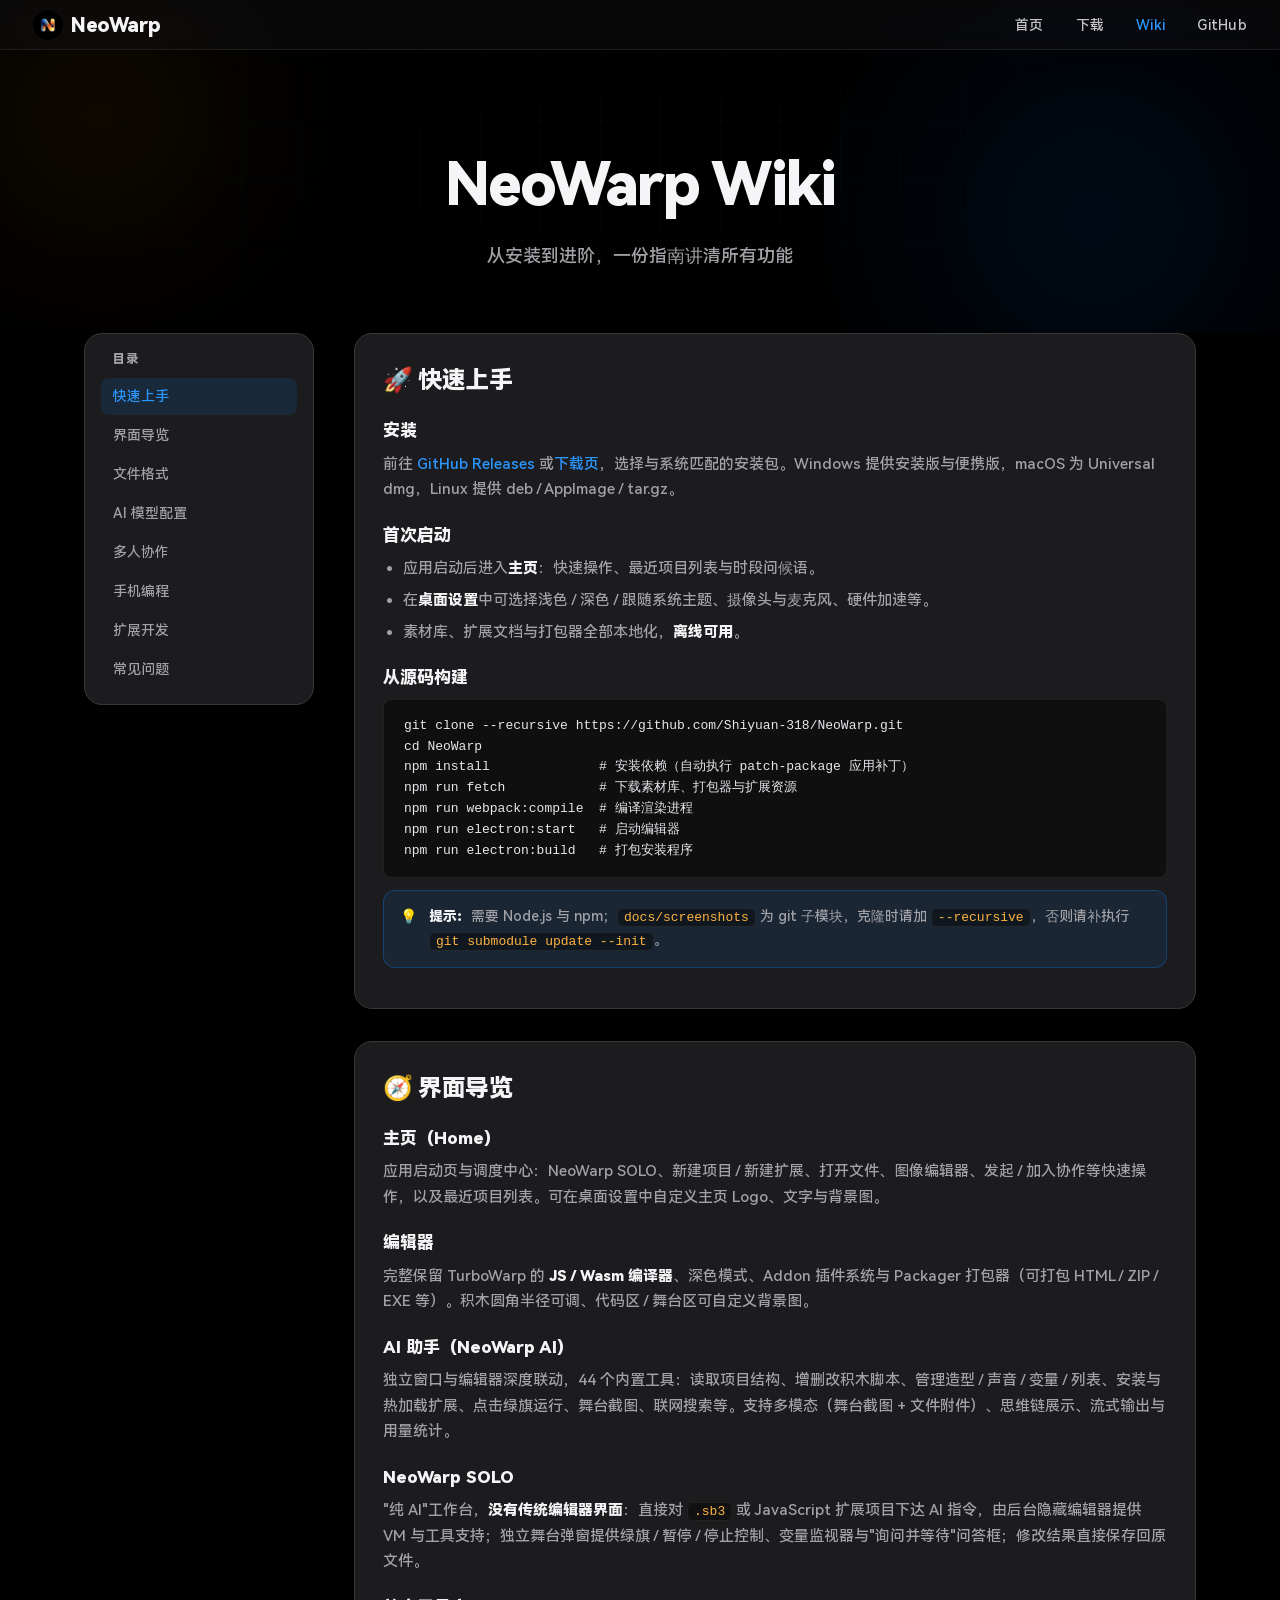
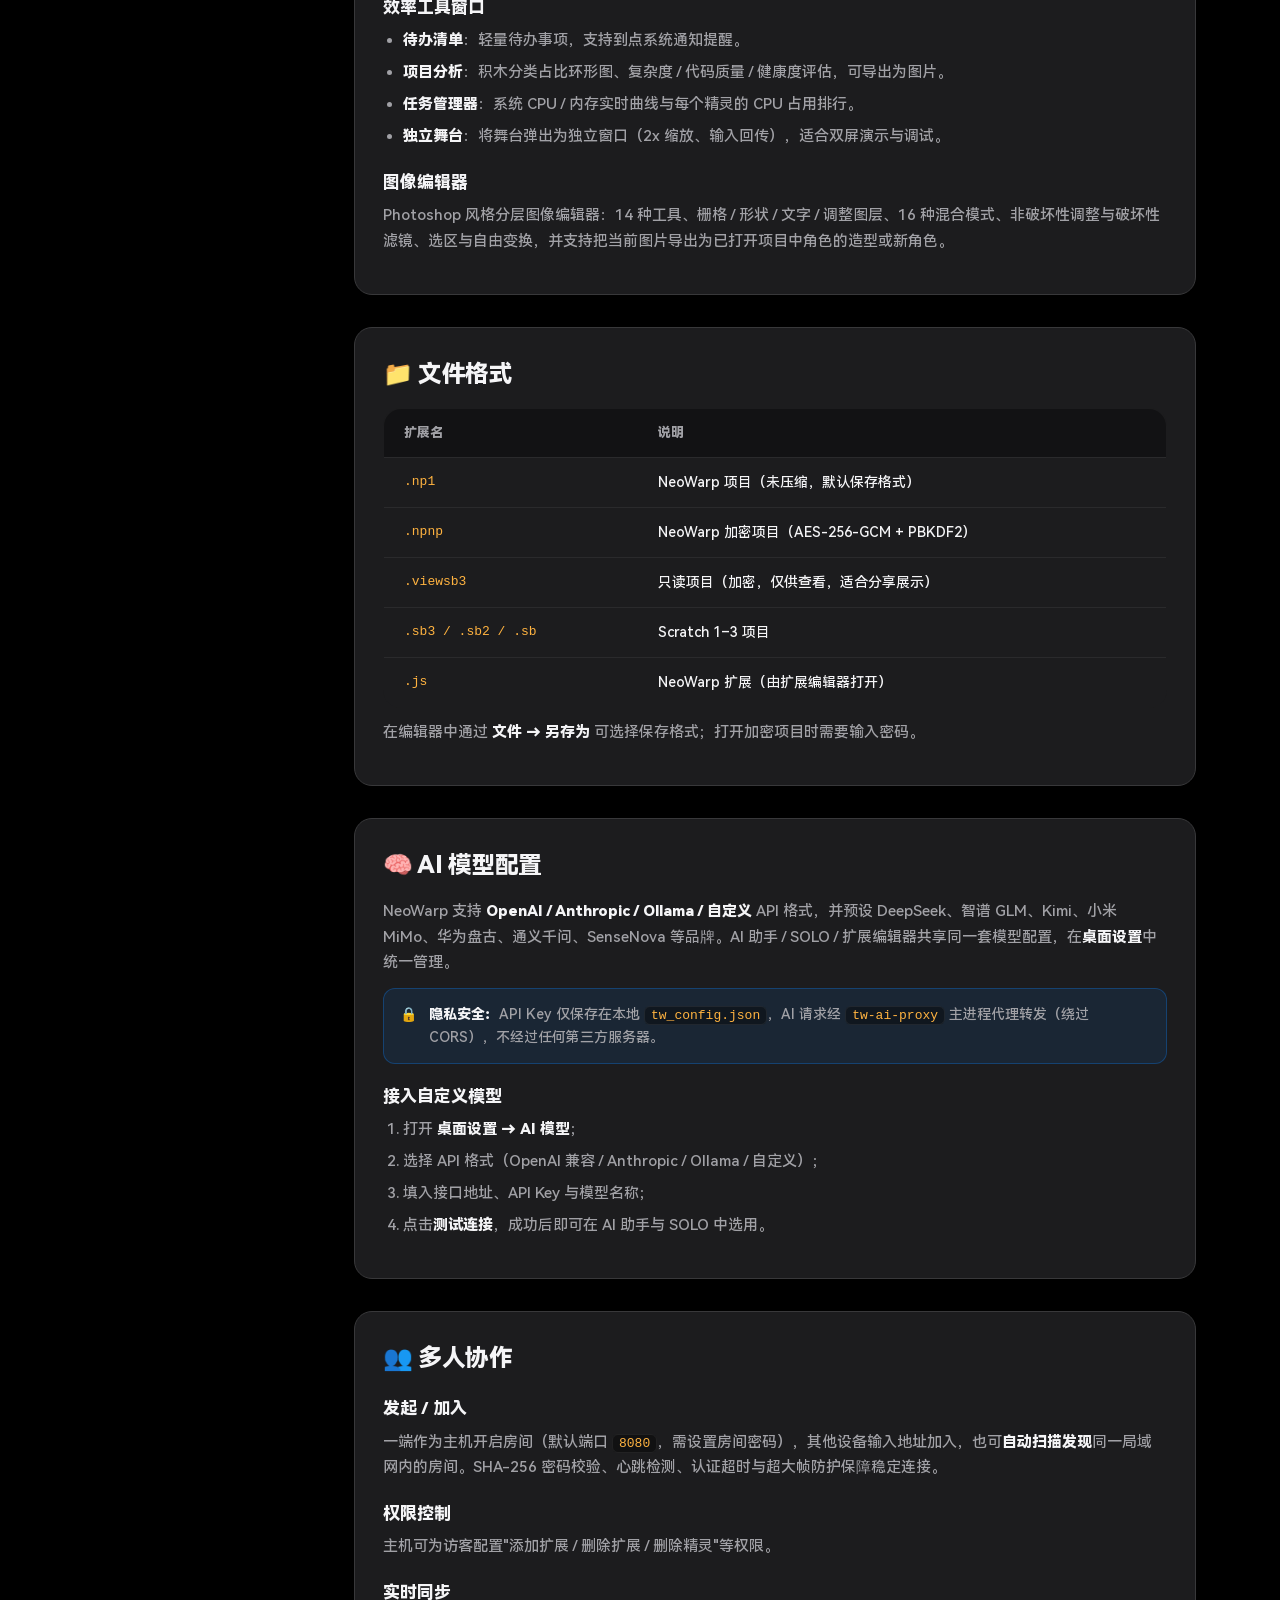
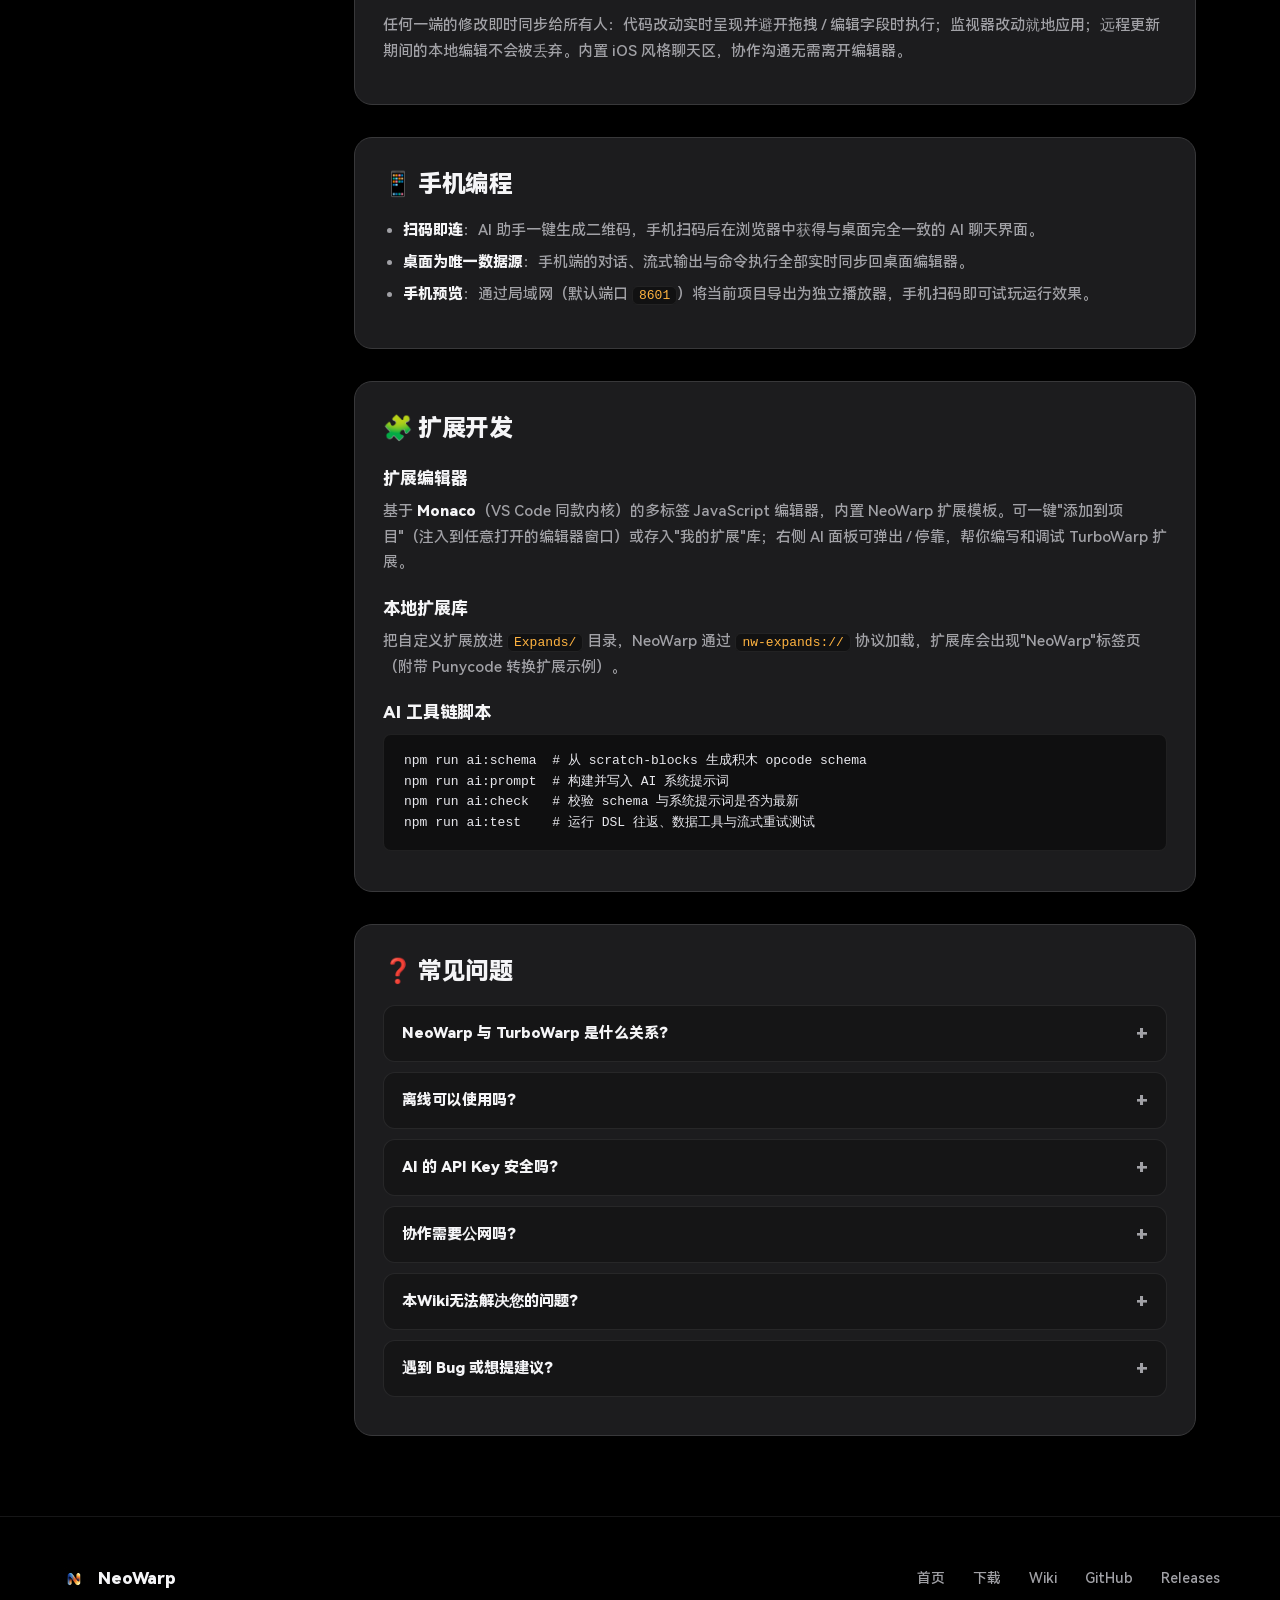
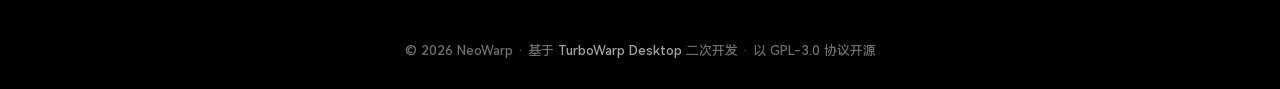
==== commit 21aa11e1: "更新 wiki.html" ====
--- a/wiki.html
+++ b/wiki.html
@@ -183,12 +183,12 @@
                     <div class="faq-body">API Key 仅保存在本地 <code>tw_config.json</code>，AI 请求经主进程 <code>tw-ai-proxy</code> 代理转发，密钥不出本机、不经过第三方服务器。</div>
                 </details>
                 <details class="faq-item">
-                    <summary>协作需要公网服务器吗？</summary>
-                    <div class="faq-body">不需要。协作由主机端直接开启房间（默认端口 8080），同一局域网内的设备可自动扫描发现；跨网段时需保证设备间网络可达。</div>
-                </details>
-                <details class="faq-item">
-                    <summary>如何加快捷键 / 修改界面？</summary>
-                    <div class="faq-body">在<strong>桌面设置</strong>中可调整主题、摄像头与麦克风、硬件加速、后台节流、绕过 CORS、拼写检查等；编辑器的积木圆角半径、代码区 / 舞台区背景图等视觉项也可在设置与 Addon 中自定义。</div>
+                    <summary>协作需要公网吗？</summary>
+                    <div class="faq-body">同一网络不需要，同一局域网内的设备可自动扫描发现。若您与您的协作成员无法使用同一网络环境，则需要协作发起者有公网或借助内网穿透进行协作</div>
+                </details>
+                <details class="faq-item">
+                    <summary>本Wiki无法解决您的问题？</summary>
+                    <div class="faq-body">NeoWarp更新速度较快，本Wiki的更新速度可能无法追上NeoWarp自身的更新速度，再加上NeoWarp的不同平台的体验略有差异，若您有问题，可加入QQ群进行提问</div>
                 </details>
                 <details class="faq-item">
                     <summary>遇到 Bug 或想提建议？</summary>
